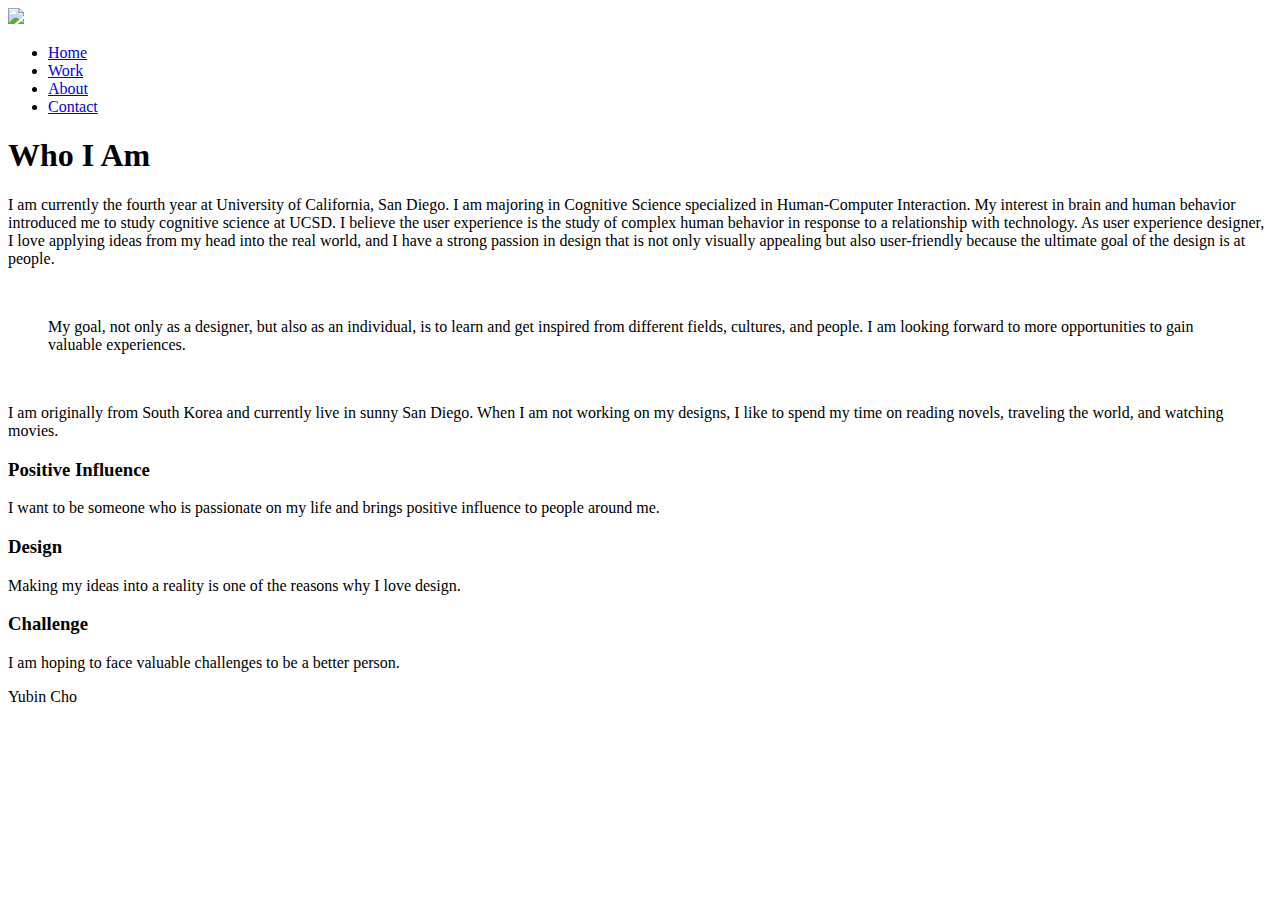
==== about.html @ 60e2d683 "Add files via upload" ====
<!DOCTYPE html>
<!--[if gt IE 8]><!--> <html class="no-js"> <!--<![endif]-->
	<head>
	<meta charset="utf-8">
	<meta http-equiv="X-UA-Compatible" content="IE=edge">
	<title>Yubin Cho - Who I Am</title>
	<meta name="viewport" content="width=device-width, initial-scale=1">
	<meta name="description" content="Free HTML5 Template by FREEHTML5.CO" />
	<meta name="keywords" content="free html5, free template, free bootstrap, html5, css3, mobile first, responsive" />
	<meta name="author" content="FREEHTML5.CO" />


	<!-- Place favicon.ico and apple-touch-icon.png in the root directory -->
	<link rel="shortcut icon" href="favicon.ico">

	<!--Fonts-->
	<link href="https://fonts.googleapis.com/css?family=Contrail+One" rel="stylesheet">
	<link href="https://fonts.googleapis.com/css?family=Source+Sans+Pro" rel="stylesheet">


	<!-- Icomoon Icon Fonts-->
	<link rel="stylesheet" href="css/icomoon.css">
	<!-- Bootstrap  -->
	<link rel="stylesheet" href="css/bootstrap.css">

	<link rel="stylesheet" href="css/style.css">

	</head>
	<body>
	<header>
		<div class="container text-center">
			<div class="navbar">
				<a class="logo" href="index.html">
   					<img src="images/logo.png"
         			onmouseover="this.src='images/logohover.png';"
         			onmouseout="this.src='images/logo.png';">
    				</img>
				</a>
			</div>
			<nav id="main-nav" role="navigation">
				<ul>
					<li><a href="index.html">Home</a></li>
					<li><a href="work.html">Work</a></li>
					<li><a href="services.html" class="active">About</a></li>
					<li><a href="contact.html">Contact</a></li>
				</ul>
			</nav>
		</div>
	</header>
	
	<div class="parallax" style="background-image: url(images/about.jpeg);" data-stellar-background-ratio="0.5">
		<div class="container">
			<div class="row">
				<div class="col-sm-12 text-center table">
					<div class="intro table-cell">
						<h1 class="text-center">Who I Am</h1>
					</div>
				</div>
			</div>
		</div>
	</div>

	<div class="container">
		<div class="about">
			<div class="intro-about">
				<p> I am currently the fourth year at University of California, San Diego. I am majoring in Cognitive Science specialized in Human-Computer Interaction. My interest in brain and human behavior introduced me to study cognitive science at UCSD. I believe the user experience is the study of complex human behavior in response to a relationship with technology.  As user experience designer, I love applying ideas from my head into the real world, and I have a strong passion in design that is not only visually appealing but also user-friendly because the ultimate goal of the design is at people. </p>
				<br>
				<blockquote>
				<p>My goal, not only as a designer, but also as an individual, is to learn and get inspired from different fields, cultures, and people. I am looking forward to more opportunities to gain valuable experiences. </p>
				</blockquote>
				<br>
				<p>I am originally from South Korea and currently live in sunny San Diego. When I am not working on my designs, I like to spend my time on reading novels, traveling the world, and watching movies.</p>
			</div>
			<!--three qualities-->
			<div class="row text-center">
				<div class="col-md-4">
					<div class="quality">
						<i class="icon-heart"></i>
						<h3>Positive Influence</h3>
						<p>I want to be someone who is passionate on my life and brings positive influence to people around me.</p>
					</div>
				</div>
				<div class="col-md-4">
					<div class="quality">
						<i class="icon-laptop"></i>
						<h3>Design</h3>
						<p>Making my ideas into a reality is one of the reasons why I love design.</p>
					</div>
				</div>
				<div class="col-md-4">
					<div class="quality">
						<i class="icon-flag"></i>
						<h3>Challenge</h3>
						<p>I am hoping to face valuable challenges to be a better person.</p>
					</div>
				</div>
			</div>
		</div>
	</div>

	<footer>
		<div id="footer">
			<div class="container">
				<div class="row">
					<div class="col-md-8 col-md-offset-2 text-center">
						<p>Yubin Cho</p>
						<p class="social-icons">
							<a href="https://www.linkedin.com/in/yubincho/"><i class="icon-linkedin-with-circle"></i></a>
						</p>
					</div>
				</div>
			</div>
		</div>
	</footer>


</body>
</html>
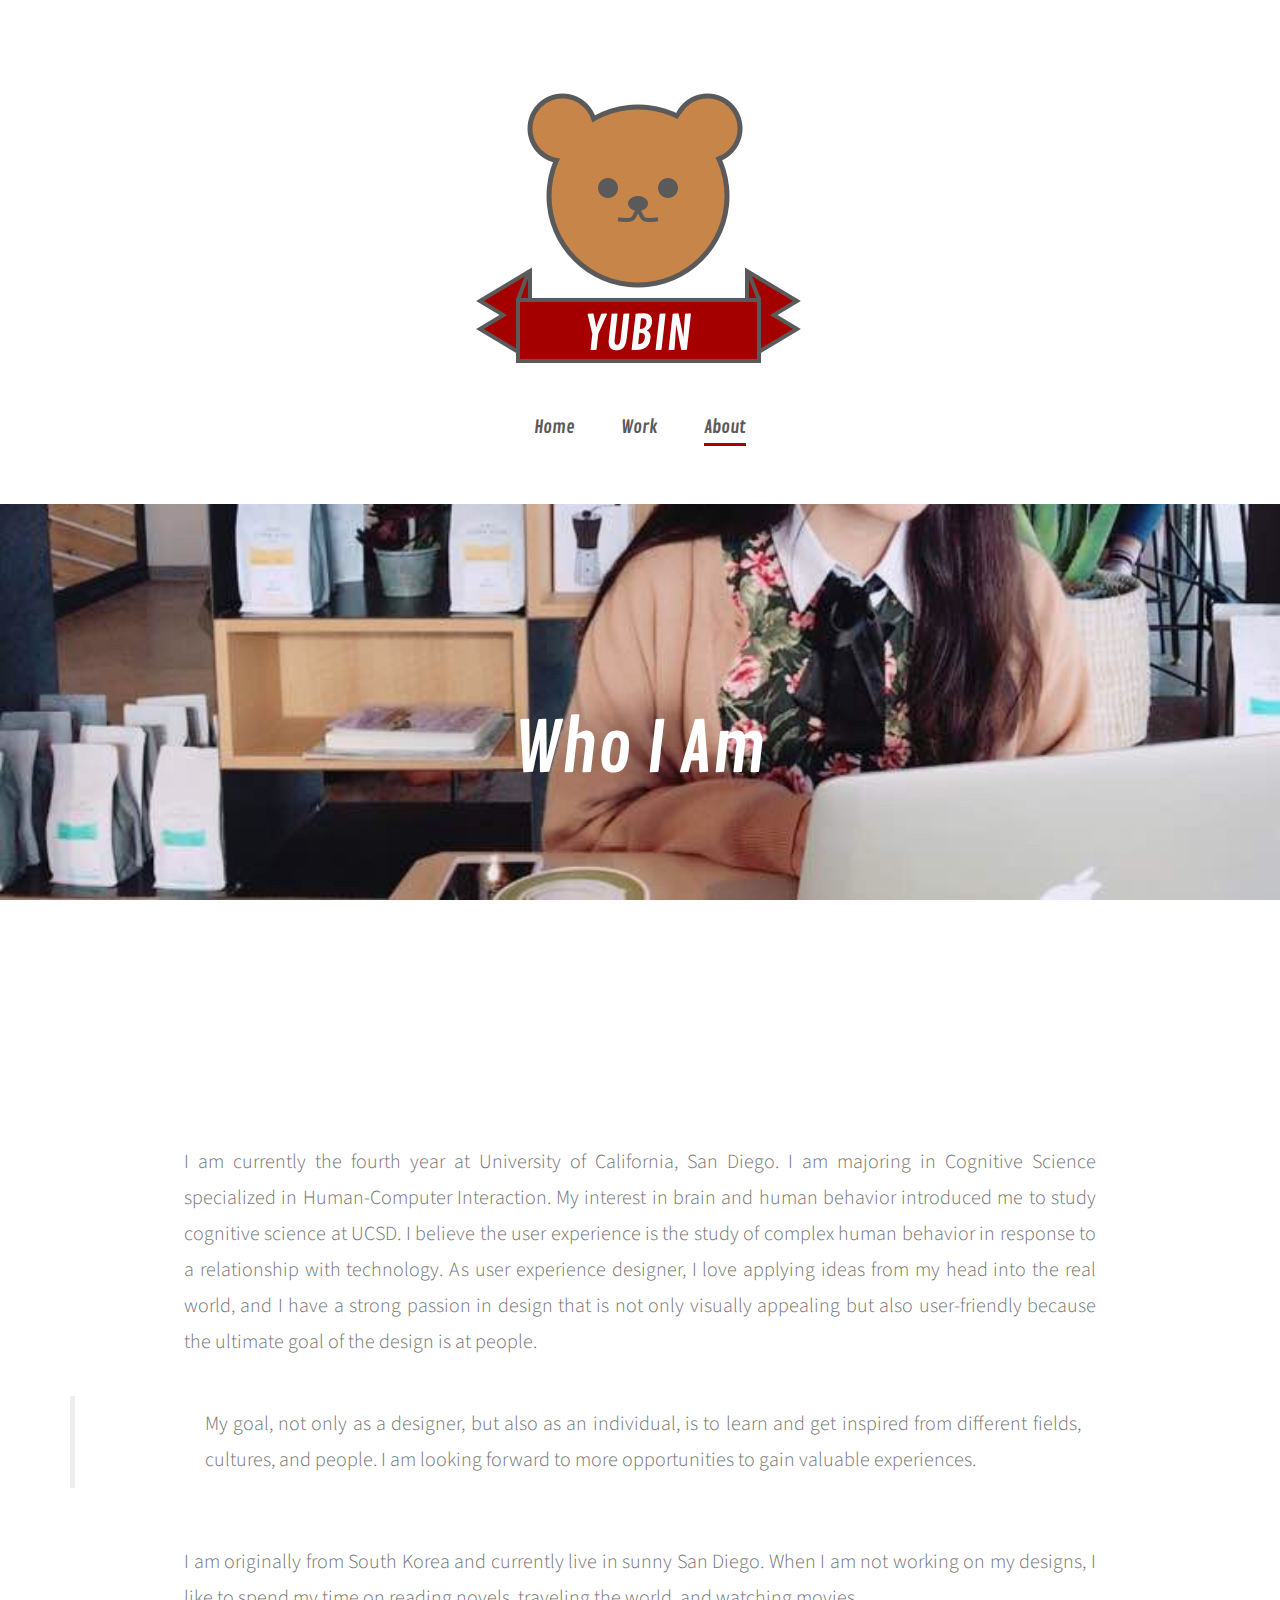
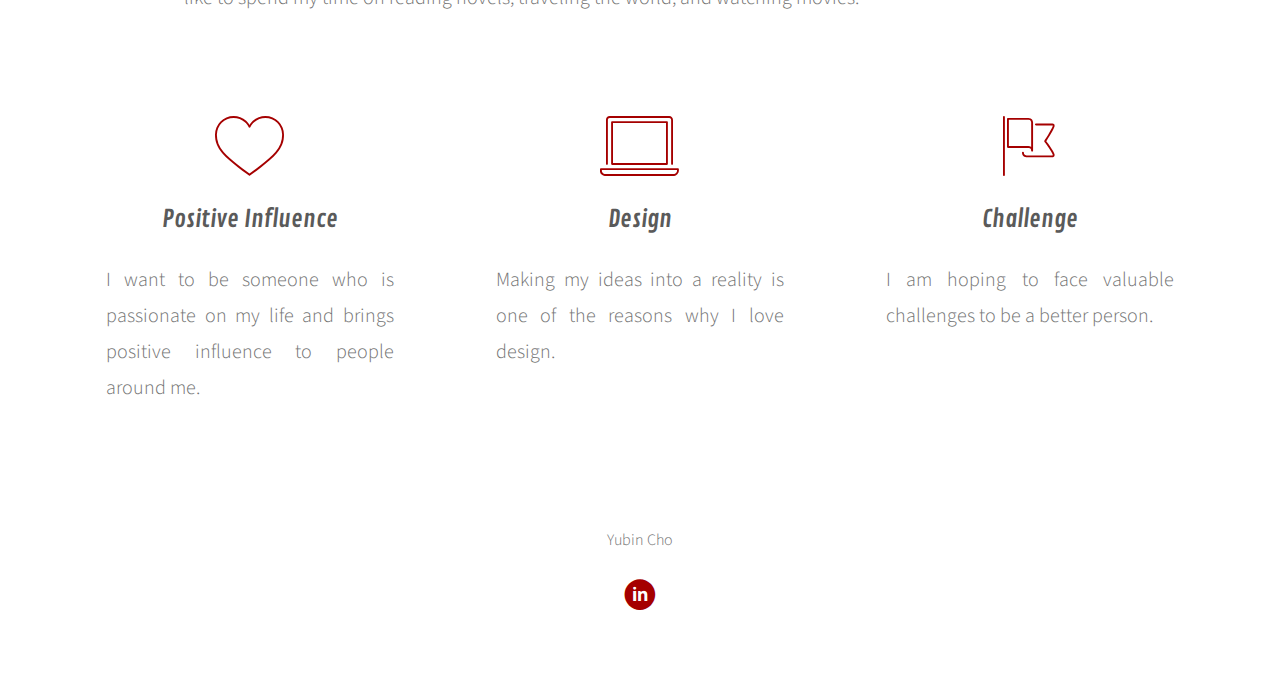
==== commit acb70b56: "Add files via upload" ====
--- a/about.html
+++ b/about.html
@@ -42,7 +42,6 @@
 					<li><a href="index.html">Home</a></li>
 					<li><a href="work.html">Work</a></li>
 					<li><a href="services.html" class="active">About</a></li>
-					<li><a href="contact.html">Contact</a></li>
 				</ul>
 			</nav>
 		</div>
--- a/css/icomoon.css
+++ b/css/icomoon.css
@@ -0,0 +1,3135 @@
+@font-face {
+    font-family: 'icomoon';
+    src:    url('fonts/icomoon.eot?1oniuf');
+    src:    url('fonts/icomoon.eot?1oniuf#iefix') format('embedded-opentype'),
+        url('fonts/icomoon.ttf?1oniuf') format('truetype'),
+        url('fonts/icomoon.woff?1oniuf') format('woff'),
+        url('fonts/icomoon.svg?1oniuf#icomoon') format('svg');
+    font-weight: normal;
+    font-style: normal;
+}
+
+[class^="icon-"], [class*=" icon-"] {
+    /* use !important to prevent issues with browser extensions that change fonts */
+    font-family: 'icomoon' !important;
+    speak: none;
+    font-style: normal;
+    font-weight: normal;
+    font-variant: normal;
+    text-transform: none;
+    line-height: 1;
+
+    /* Better Font Rendering =========== */
+    -webkit-font-smoothing: antialiased;
+    -moz-osx-font-smoothing: grayscale;
+}
+
+.icon-mobile:before {
+    content: "\e000";
+}
+.icon-laptop:before {
+    content: "\e001";
+}
+.icon-desktop:before {
+    content: "\e002";
+}
+.icon-tablet:before {
+    content: "\e003";
+}
+.icon-phone:before {
+    content: "\e004";
+}
+.icon-document:before {
+    content: "\e005";
+}
+.icon-documents:before {
+    content: "\e006";
+}
+.icon-search:before {
+    content: "\e007";
+}
+.icon-clipboard:before {
+    content: "\e008";
+}
+.icon-newspaper:before {
+    content: "\e009";
+}
+.icon-notebook:before {
+    content: "\e00a";
+}
+.icon-book-open:before {
+    content: "\e00b";
+}
+.icon-browser:before {
+    content: "\e00c";
+}
+.icon-calendar:before {
+    content: "\e00d";
+}
+.icon-presentation:before {
+    content: "\e00e";
+}
+.icon-picture:before {
+    content: "\e00f";
+}
+.icon-pictures:before {
+    content: "\e010";
+}
+.icon-video:before {
+    content: "\e011";
+}
+.icon-camera:before {
+    content: "\e012";
+}
+.icon-printer:before {
+    content: "\e013";
+}
+.icon-toolbox:before {
+    content: "\e014";
+}
+.icon-briefcase:before {
+    content: "\e015";
+}
+.icon-wallet:before {
+    content: "\e016";
+}
+.icon-gift:before {
+    content: "\e017";
+}
+.icon-bargraph:before {
+    content: "\e018";
+}
+.icon-grid:before {
+    content: "\e019";
+}
+.icon-expand:before {
+    content: "\e01a";
+}
+.icon-focus:before {
+    content: "\e01b";
+}
+.icon-edit:before {
+    content: "\e01c";
+}
+.icon-adjustments:before {
+    content: "\e01d";
+}
+.icon-ribbon:before {
+    content: "\e01e";
+}
+.icon-hourglass:before {
+    content: "\e01f";
+}
+.icon-lock:before {
+    content: "\e020";
+}
+.icon-megaphone:before {
+    content: "\e021";
+}
+.icon-shield:before {
+    content: "\e022";
+}
+.icon-trophy:before {
+    content: "\e023";
+}
+.icon-flag:before {
+    content: "\e024";
+}
+.icon-map:before {
+    content: "\e025";
+}
+.icon-puzzle:before {
+    content: "\e026";
+}
+.icon-basket:before {
+    content: "\e027";
+}
+.icon-envelope:before {
+    content: "\e028";
+}
+.icon-streetsign:before {
+    content: "\e029";
+}
+.icon-telescope:before {
+    content: "\e02a";
+}
+.icon-gears:before {
+    content: "\e02b";
+}
+.icon-key:before {
+    content: "\e02c";
+}
+.icon-paperclip:before {
+    content: "\e02d";
+}
+.icon-attachment:before {
+    content: "\e02e";
+}
+.icon-pricetags:before {
+    content: "\e02f";
+}
+.icon-lightbulb:before {
+    content: "\e030";
+}
+.icon-layers:before {
+    content: "\e031";
+}
+.icon-pencil:before {
+    content: "\e032";
+}
+.icon-tools:before {
+    content: "\e033";
+}
+.icon-tools-2:before {
+    content: "\e034";
+}
+.icon-scissors:before {
+    content: "\e035";
+}
+.icon-paintbrush:before {
+    content: "\e036";
+}
+.icon-magnifying-glass:before {
+    content: "\e037";
+}
+.icon-circle-compass:before {
+    content: "\e038";
+}
+.icon-linegraph:before {
+    content: "\e039";
+}
+.icon-mic:before {
+    content: "\e03a";
+}
+.icon-strategy:before {
+    content: "\e03b";
+}
+.icon-beaker:before {
+    content: "\e03c";
+}
+.icon-caution:before {
+    content: "\e03d";
+}
+.icon-recycle:before {
+    content: "\e03e";
+}
+.icon-anchor:before {
+    content: "\e03f";
+}
+.icon-profile-male:before {
+    content: "\e040";
+}
+.icon-profile-female:before {
+    content: "\e041";
+}
+.icon-bike:before {
+    content: "\e042";
+}
+.icon-wine:before {
+    content: "\e043";
+}
+.icon-hotairballoon:before {
+    content: "\e044";
+}
+.icon-globe:before {
+    content: "\e045";
+}
+.icon-genius:before {
+    content: "\e046";
+}
+.icon-map-pin:before {
+    content: "\e047";
+}
+.icon-dial:before {
+    content: "\e048";
+}
+.icon-chat:before {
+    content: "\e049";
+}
+.icon-heart:before {
+    content: "\e04a";
+}
+.icon-cloud:before {
+    content: "\e04b";
+}
+.icon-upload:before {
+    content: "\e04c";
+}
+.icon-download:before {
+    content: "\e04d";
+}
+.icon-target:before {
+    content: "\e04e";
+}
+.icon-hazardous:before {
+    content: "\e04f";
+}
+.icon-piechart:before {
+    content: "\e050";
+}
+.icon-speedometer:before {
+    content: "\e051";
+}
+.icon-global:before {
+    content: "\e052";
+}
+.icon-compass:before {
+    content: "\e053";
+}
+.icon-lifesaver:before {
+    content: "\e054";
+}
+.icon-clock:before {
+    content: "\e055";
+}
+.icon-aperture:before {
+    content: "\e056";
+}
+.icon-quote:before {
+    content: "\e057";
+}
+.icon-scope:before {
+    content: "\e058";
+}
+.icon-alarmclock:before {
+    content: "\e059";
+}
+.icon-refresh:before {
+    content: "\e05a";
+}
+.icon-happy:before {
+    content: "\e05b";
+}
+.icon-sad:before {
+    content: "\e05c";
+}
+.icon-facebook:before {
+    content: "\e05d";
+}
+.icon-twitter:before {
+    content: "\e05e";
+}
+.icon-googleplus:before {
+    content: "\e05f";
+}
+.icon-rss:before {
+    content: "\e060";
+}
+.icon-tumblr:before {
+    content: "\e061";
+}
+.icon-linkedin:before {
+    content: "\e062";
+}
+.icon-dribbble:before {
+    content: "\e063";
+}
+.icon-box2:before {
+    content: "\ea82";
+}
+.icon-write:before {
+    content: "\ea83";
+}
+.icon-clock2:before {
+    content: "\ea84";
+}
+.icon-reply2:before {
+    content: "\ea85";
+}
+.icon-reply-all2:before {
+    content: "\ea86";
+}
+.icon-forward2:before {
+    content: "\ea87";
+}
+.icon-flag2:before {
+    content: "\ea88";
+}
+.icon-search2:before {
+    content: "\ea89";
+}
+.icon-trash2:before {
+    content: "\ea8a";
+}
+.icon-envelope2:before {
+    content: "\ea8b";
+}
+.icon-bubble:before {
+    content: "\ea8c";
+}
+.icon-bubbles:before {
+    content: "\ea8d";
+}
+.icon-user2:before {
+    content: "\ea8e";
+}
+.icon-users2:before {
+    content: "\ea8f";
+}
+.icon-cloud2:before {
+    content: "\ea90";
+}
+.icon-download2:before {
+    content: "\ea91";
+}
+.icon-upload2:before {
+    content: "\ea92";
+}
+.icon-rain:before {
+    content: "\ea93";
+}
+.icon-sun:before {
+    content: "\ea94";
+}
+.icon-moon2:before {
+    content: "\ea95";
+}
+.icon-bell2:before {
+    content: "\ea96";
+}
+.icon-folder2:before {
+    content: "\ea97";
+}
+.icon-pin2:before {
+    content: "\ea98";
+}
+.icon-sound2:before {
+    content: "\ea99";
+}
+.icon-microphone:before {
+    content: "\ea9a";
+}
+.icon-camera2:before {
+    content: "\ea9b";
+}
+.icon-image2:before {
+    content: "\ea9c";
+}
+.icon-cog2:before {
+    content: "\ea9d";
+}
+.icon-calendar2:before {
+    content: "\ea9e";
+}
+.icon-book2:before {
+    content: "\ea9f";
+}
+.icon-map-marker:before {
+    content: "\eaa0";
+}
+.icon-store:before {
+    content: "\eaa1";
+}
+.icon-support:before {
+    content: "\eaa2";
+}
+.icon-tag2:before {
+    content: "\eaa3";
+}
+.icon-heart2:before {
+    content: "\eaa4";
+}
+.icon-video-camera:before {
+    content: "\eaa5";
+}
+.icon-trophy2:before {
+    content: "\eaa6";
+}
+.icon-cart:before {
+    content: "\eaa7";
+}
+.icon-eye2:before {
+    content: "\eaa8";
+}
+.icon-cancel:before {
+    content: "\eaa9";
+}
+.icon-chart:before {
+    content: "\eaaa";
+}
+.icon-target2:before {
+    content: "\eaab";
+}
+.icon-printer2:before {
+    content: "\eaac";
+}
+.icon-location2:before {
+    content: "\eaad";
+}
+.icon-bookmark2:before {
+    content: "\eaae";
+}
+.icon-monitor:before {
+    content: "\eaaf";
+}
+.icon-cross2:before {
+    content: "\eab0";
+}
+.icon-plus2:before {
+    content: "\eab1";
+}
+.icon-left:before {
+    content: "\eab2";
+}
+.icon-up:before {
+    content: "\eab3";
+}
+.icon-browser2:before {
+    content: "\eab4";
+}
+.icon-windows:before {
+    content: "\eab5";
+}
+.icon-switch2:before {
+    content: "\eab6";
+}
+.icon-dashboard:before {
+    content: "\eab7";
+}
+.icon-play:before {
+    content: "\eab8";
+}
+.icon-fast-forward:before {
+    content: "\eab9";
+}
+.icon-next:before {
+    content: "\eaba";
+}
+.icon-refresh2:before {
+    content: "\eabb";
+}
+.icon-film:before {
+    content: "\eabc";
+}
+.icon-home2:before {
+    content: "\eabd";
+}
+.icon-add-to-list:before {
+    content: "\e901";
+}
+.icon-classic-computer:before {
+    content: "\e902";
+}
+.icon-controller-fast-backward:before {
+    content: "\e903";
+}
+.icon-creative-commons-attribution:before {
+    content: "\e904";
+}
+.icon-creative-commons-noderivs:before {
+    content: "\e905";
+}
+.icon-creative-commons-noncommercial-eu:before {
+    content: "\e906";
+}
+.icon-creative-commons-noncommercial-us:before {
+    content: "\e907";
+}
+.icon-creative-commons-public-domain:before {
+    content: "\e908";
+}
+.icon-creative-commons-remix:before {
+    content: "\e909";
+}
+.icon-creative-commons-share:before {
+    content: "\e90a";
+}
+.icon-creative-commons-sharealike:before {
+    content: "\e90b";
+}
+.icon-creative-commons:before {
+    content: "\e90c";
+}
+.icon-document-landscape:before {
+    content: "\e90d";
+}
+.icon-remove-user:before {
+    content: "\e90e";
+}
+.icon-warning:before {
+    content: "\e90f";
+}
+.icon-arrow-bold-down:before {
+    content: "\e910";
+}
+.icon-arrow-bold-left:before {
+    content: "\e911";
+}
+.icon-arrow-bold-right:before {
+    content: "\e912";
+}
+.icon-arrow-bold-up:before {
+    content: "\e913";
+}
+.icon-arrow-down:before {
+    content: "\e914";
+}
+.icon-arrow-left:before {
+    content: "\e915";
+}
+.icon-arrow-long-down:before {
+    content: "\e916";
+}
+.icon-arrow-long-left:before {
+    content: "\e917";
+}
+.icon-arrow-long-right:before {
+    content: "\e918";
+}
+.icon-arrow-long-up:before {
+    content: "\e919";
+}
+.icon-arrow-right:before {
+    content: "\e91a";
+}
+.icon-arrow-up:before {
+    content: "\e91b";
+}
+.icon-arrow-with-circle-down:before {
+    content: "\e91c";
+}
+.icon-arrow-with-circle-left:before {
+    content: "\e91d";
+}
+.icon-arrow-with-circle-right:before {
+    content: "\e91e";
+}
+.icon-arrow-with-circle-up:before {
+    content: "\e91f";
+}
+.icon-bookmark:before {
+    content: "\e920";
+}
+.icon-bookmarks:before {
+    content: "\e921";
+}
+.icon-chevron-down:before {
+    content: "\e922";
+}
+.icon-chevron-left:before {
+    content: "\e923";
+}
+.icon-chevron-right:before {
+    content: "\e924";
+}
+.icon-chevron-small-down:before {
+    content: "\e925";
+}
+.icon-chevron-small-left:before {
+    content: "\e926";
+}
+.icon-chevron-small-right:before {
+    content: "\e927";
+}
+.icon-chevron-small-up:before {
+    content: "\e928";
+}
+.icon-chevron-thin-down:before {
+    content: "\e929";
+}
+.icon-chevron-thin-left:before {
+    content: "\e92a";
+}
+.icon-chevron-thin-right:before {
+    content: "\e92b";
+}
+.icon-chevron-thin-up:before {
+    content: "\e92c";
+}
+.icon-chevron-up:before {
+    content: "\e92d";
+}
+.icon-chevron-with-circle-down:before {
+    content: "\e92e";
+}
+.icon-chevron-with-circle-left:before {
+    content: "\e92f";
+}
+.icon-chevron-with-circle-right:before {
+    content: "\e930";
+}
+.icon-chevron-with-circle-up:before {
+    content: "\e931";
+}
+.icon-cloud3:before {
+    content: "\e932";
+}
+.icon-controller-fast-forward:before {
+    content: "\e933";
+}
+.icon-controller-jump-to-start:before {
+    content: "\e934";
+}
+.icon-controller-next:before {
+    content: "\e935";
+}
+.icon-controller-paus:before {
+    content: "\e936";
+}
+.icon-controller-play:before {
+    content: "\e937";
+}
+.icon-controller-record:before {
+    content: "\e938";
+}
+.icon-controller-stop:before {
+    content: "\e939";
+}
+.icon-controller-volume:before {
+    content: "\e93a";
+}
+.icon-dot-single:before {
+    content: "\e93b";
+}
+.icon-dots-three-horizontal:before {
+    content: "\e93c";
+}
+.icon-dots-three-vertical:before {
+    content: "\e93d";
+}
+.icon-dots-two-horizontal:before {
+    content: "\e93e";
+}
+.icon-dots-two-vertical:before {
+    content: "\e93f";
+}
+.icon-download3:before {
+    content: "\e940";
+}
+.icon-emoji-flirt:before {
+    content: "\e941";
+}
+.icon-flow-branch:before {
+    content: "\e942";
+}
+.icon-flow-cascade:before {
+    content: "\e943";
+}
+.icon-flow-line:before {
+    content: "\e944";
+}
+.icon-flow-parallel:before {
+    content: "\e945";
+}
+.icon-flow-tree:before {
+    content: "\e946";
+}
+.icon-install:before {
+    content: "\e947";
+}
+.icon-layers2:before {
+    content: "\e948";
+}
+.icon-open-book:before {
+    content: "\e949";
+}
+.icon-resize-100:before {
+    content: "\e94a";
+}
+.icon-resize-full-screen:before {
+    content: "\e94b";
+}
+.icon-save:before {
+    content: "\e94c";
+}
+.icon-select-arrows:before {
+    content: "\e94d";
+}
+.icon-sound-mute:before {
+    content: "\e94e";
+}
+.icon-sound:before {
+    content: "\e94f";
+}
+.icon-trash:before {
+    content: "\e950";
+}
+.icon-triangle-down:before {
+    content: "\e951";
+}
+.icon-triangle-left:before {
+    content: "\e952";
+}
+.icon-triangle-right:before {
+    content: "\e953";
+}
+.icon-triangle-up:before {
+    content: "\e954";
+}
+.icon-uninstall:before {
+    content: "\e955";
+}
+.icon-upload-to-cloud:before {
+    content: "\e956";
+}
+.icon-upload3:before {
+    content: "\e957";
+}
+.icon-add-user:before {
+    content: "\e958";
+}
+.icon-address:before {
+    content: "\e959";
+}
+.icon-adjust:before {
+    content: "\e95a";
+}
+.icon-air:before {
+    content: "\e95b";
+}
+.icon-aircraft-landing:before {
+    content: "\e95c";
+}
+.icon-aircraft-take-off:before {
+    content: "\e95d";
+}
+.icon-aircraft:before {
+    content: "\e95e";
+}
+.icon-align-bottom:before {
+    content: "\e95f";
+}
+.icon-align-horizontal-middle:before {
+    content: "\e960";
+}
+.icon-align-left:before {
+    content: "\e961";
+}
+.icon-align-right:before {
+    content: "\e962";
+}
+.icon-align-top:before {
+    content: "\e963";
+}
+.icon-align-vertical-middle:before {
+    content: "\e964";
+}
+.icon-archive:before {
+    content: "\e965";
+}
+.icon-area-graph:before {
+    content: "\e966";
+}
+.icon-attachment2:before {
+    content: "\e967";
+}
+.icon-awareness-ribbon:before {
+    content: "\e968";
+}
+.icon-back-in-time:before {
+    content: "\e969";
+}
+.icon-back:before {
+    content: "\e96a";
+}
+.icon-bar-graph:before {
+    content: "\e96b";
+}
+.icon-battery:before {
+    content: "\e96c";
+}
+.icon-beamed-note:before {
+    content: "\e96d";
+}
+.icon-bell:before {
+    content: "\e96e";
+}
+.icon-blackboard:before {
+    content: "\e96f";
+}
+.icon-block:before {
+    content: "\e970";
+}
+.icon-book:before {
+    content: "\e971";
+}
+.icon-bowl:before {
+    content: "\e972";
+}
+.icon-box:before {
+    content: "\e973";
+}
+.icon-briefcase2:before {
+    content: "\e974";
+}
+.icon-browser3:before {
+    content: "\e975";
+}
+.icon-brush:before {
+    content: "\e976";
+}
+.icon-bucket:before {
+    content: "\e977";
+}
+.icon-cake:before {
+    content: "\e978";
+}
+.icon-calculator:before {
+    content: "\e979";
+}
+.icon-calendar3:before {
+    content: "\e97a";
+}
+.icon-camera3:before {
+    content: "\e97b";
+}
+.icon-ccw:before {
+    content: "\e97c";
+}
+.icon-chat2:before {
+    content: "\e97d";
+}
+.icon-check:before {
+    content: "\e97e";
+}
+.icon-circle-with-cross:before {
+    content: "\e97f";
+}
+.icon-circle-with-minus:before {
+    content: "\e980";
+}
+.icon-circle-with-plus:before {
+    content: "\e981";
+}
+.icon-circle:before {
+    content: "\e982";
+}
+.icon-circular-graph:before {
+    content: "\e983";
+}
+.icon-clapperboard:before {
+    content: "\e984";
+}
+.icon-clipboard2:before {
+    content: "\e985";
+}
+.icon-clock3:before {
+    content: "\e986";
+}
+.icon-code:before {
+    content: "\e987";
+}
+.icon-cog:before {
+    content: "\e988";
+}
+.icon-colours:before {
+    content: "\e989";
+}
+.icon-compass2:before {
+    content: "\e98a";
+}
+.icon-copy:before {
+    content: "\e98b";
+}
+.icon-credit-card:before {
+    content: "\e98c";
+}
+.icon-credit:before {
+    content: "\e98d";
+}
+.icon-cross:before {
+    content: "\e98e";
+}
+.icon-cup:before {
+    content: "\e98f";
+}
+.icon-cw:before {
+    content: "\e990";
+}
+.icon-cycle:before {
+    content: "\e991";
+}
+.icon-database:before {
+    content: "\e992";
+}
+.icon-dial-pad:before {
+    content: "\e993";
+}
+.icon-direction:before {
+    content: "\e994";
+}
+.icon-document2:before {
+    content: "\e995";
+}
+.icon-documents2:before {
+    content: "\e996";
+}
+.icon-drink:before {
+    content: "\e997";
+}
+.icon-drive:before {
+    content: "\e998";
+}
+.icon-drop:before {
+    content: "\e999";
+}
+.icon-edit2:before {
+    content: "\e99a";
+}
+.icon-email:before {
+    content: "\e99b";
+}
+.icon-emoji-happy:before {
+    content: "\e99c";
+}
+.icon-emoji-neutral:before {
+    content: "\e99d";
+}
+.icon-emoji-sad:before {
+    content: "\e99e";
+}
+.icon-erase:before {
+    content: "\e99f";
+}
+.icon-eraser:before {
+    content: "\e9a0";
+}
+.icon-export:before {
+    content: "\e9a1";
+}
+.icon-eye:before {
+    content: "\e9a2";
+}
+.icon-feather:before {
+    content: "\e9a3";
+}
+.icon-flag3:before {
+    content: "\e9a4";
+}
+.icon-flash:before {
+    content: "\e9a5";
+}
+.icon-flashlight:before {
+    content: "\e9a6";
+}
+.icon-flat-brush:before {
+    content: "\e9a7";
+}
+.icon-folder-images:before {
+    content: "\e9a8";
+}
+.icon-folder-music:before {
+    content: "\e9a9";
+}
+.icon-folder-video:before {
+    content: "\e9aa";
+}
+.icon-folder:before {
+    content: "\e9ab";
+}
+.icon-forward:before {
+    content: "\e9ac";
+}
+.icon-funnel:before {
+    content: "\e9ad";
+}
+.icon-game-controller:before {
+    content: "\e9ae";
+}
+.icon-gauge:before {
+    content: "\e9af";
+}
+.icon-globe2:before {
+    content: "\e9b0";
+}
+.icon-graduation-cap:before {
+    content: "\e9b1";
+}
+.icon-grid2:before {
+    content: "\e9b2";
+}
+.icon-hair-cross:before {
+    content: "\e9b3";
+}
+.icon-hand:before {
+    content: "\e9b4";
+}
+.icon-heart-outlined:before {
+    content: "\e9b5";
+}
+.icon-heart3:before {
+    content: "\e9b6";
+}
+.icon-help-with-circle:before {
+    content: "\e9b7";
+}
+.icon-help:before {
+    content: "\e9b8";
+}
+.icon-home:before {
+    content: "\e9b9";
+}
+.icon-hour-glass:before {
+    content: "\e9ba";
+}
+.icon-image-inverted:before {
+    content: "\e9bb";
+}
+.icon-image:before {
+    content: "\e9bc";
+}
+.icon-images:before {
+    content: "\e9bd";
+}
+.icon-inbox:before {
+    content: "\e9be";
+}
+.icon-infinity:before {
+    content: "\e9bf";
+}
+.icon-info-with-circle:before {
+    content: "\e9c0";
+}
+.icon-info:before {
+    content: "\e9c1";
+}
+.icon-key2:before {
+    content: "\e9c2";
+}
+.icon-keyboard:before {
+    content: "\e9c3";
+}
+.icon-lab-flask:before {
+    content: "\e9c4";
+}
+.icon-landline:before {
+    content: "\e9c5";
+}
+.icon-language:before {
+    content: "\e9c6";
+}
+.icon-laptop2:before {
+    content: "\e9c7";
+}
+.icon-leaf:before {
+    content: "\e9c8";
+}
+.icon-level-down:before {
+    content: "\e9c9";
+}
+.icon-level-up:before {
+    content: "\e9ca";
+}
+.icon-lifebuoy:before {
+    content: "\e9cb";
+}
+.icon-light-bulb:before {
+    content: "\e9cc";
+}
+.icon-light-down:before {
+    content: "\e9cd";
+}
+.icon-light-up:before {
+    content: "\e9ce";
+}
+.icon-line-graph:before {
+    content: "\e9cf";
+}
+.icon-link:before {
+    content: "\e9d0";
+}
+.icon-list:before {
+    content: "\e9d1";
+}
+.icon-location-pin:before {
+    content: "\e9d2";
+}
+.icon-location:before {
+    content: "\e9d3";
+}
+.icon-lock-open:before {
+    content: "\e9d4";
+}
+.icon-lock2:before {
+    content: "\e9d5";
+}
+.icon-log-out:before {
+    content: "\e9d6";
+}
+.icon-login:before {
+    content: "\e9d7";
+}
+.icon-loop:before {
+    content: "\e9d8";
+}
+.icon-magnet:before {
+    content: "\e9d9";
+}
+.icon-magnifying-glass2:before {
+    content: "\e9da";
+}
+.icon-mail:before {
+    content: "\e9db";
+}
+.icon-man:before {
+    content: "\e9dc";
+}
+.icon-map2:before {
+    content: "\e9dd";
+}
+.icon-mask:before {
+    content: "\e9de";
+}
+.icon-medal:before {
+    content: "\e9df";
+}
+.icon-megaphone2:before {
+    content: "\e9e0";
+}
+.icon-menu:before {
+    content: "\e9e1";
+}
+.icon-message:before {
+    content: "\e9e2";
+}
+.icon-mic2:before {
+    content: "\e9e3";
+}
+.icon-minus:before {
+    content: "\e9e4";
+}
+.icon-mobile2:before {
+    content: "\e9e5";
+}
+.icon-modern-mic:before {
+    content: "\e9e6";
+}
+.icon-moon:before {
+    content: "\e9e7";
+}
+.icon-mouse:before {
+    content: "\e9e8";
+}
+.icon-music:before {
+    content: "\e9e9";
+}
+.icon-network:before {
+    content: "\e9ea";
+}
+.icon-new-message:before {
+    content: "\e9eb";
+}
+.icon-new:before {
+    content: "\e9ec";
+}
+.icon-news:before {
+    content: "\e9ed";
+}
+.icon-note:before {
+    content: "\e9ee";
+}
+.icon-notification:before {
+    content: "\e9ef";
+}
+.icon-old-mobile:before {
+    content: "\e9f0";
+}
+.icon-old-phone:before {
+    content: "\e9f1";
+}
+.icon-palette:before {
+    content: "\e9f2";
+}
+.icon-paper-plane:before {
+    content: "\e9f3";
+}
+.icon-pencil2:before {
+    content: "\e9f4";
+}
+.icon-phone2:before {
+    content: "\e9f5";
+}
+.icon-pie-chart:before {
+    content: "\e9f6";
+}
+.icon-pin:before {
+    content: "\e9f7";
+}
+.icon-plus:before {
+    content: "\e9f8";
+}
+.icon-popup:before {
+    content: "\e9f9";
+}
+.icon-power-plug:before {
+    content: "\e9fa";
+}
+.icon-price-ribbon:before {
+    content: "\e9fb";
+}
+.icon-price-tag:before {
+    content: "\e9fc";
+}
+.icon-print:before {
+    content: "\e9fd";
+}
+.icon-progress-empty:before {
+    content: "\e9fe";
+}
+.icon-progress-full:before {
+    content: "\e9ff";
+}
+.icon-progress-one:before {
+    content: "\ea00";
+}
+.icon-progress-two:before {
+    content: "\ea01";
+}
+.icon-publish:before {
+    content: "\ea02";
+}
+.icon-quote2:before {
+    content: "\ea03";
+}
+.icon-radio:before {
+    content: "\ea04";
+}
+.icon-reply-all:before {
+    content: "\ea05";
+}
+.icon-reply:before {
+    content: "\ea06";
+}
+.icon-retweet:before {
+    content: "\ea07";
+}
+.icon-rocket:before {
+    content: "\ea08";
+}
+.icon-round-brush:before {
+    content: "\ea09";
+}
+.icon-rss2:before {
+    content: "\ea0a";
+}
+.icon-ruler:before {
+    content: "\ea0b";
+}
+.icon-scissors2:before {
+    content: "\ea0c";
+}
+.icon-share-alternitive:before {
+    content: "\ea0d";
+}
+.icon-share:before {
+    content: "\ea0e";
+}
+.icon-shareable:before {
+    content: "\ea0f";
+}
+.icon-shield2:before {
+    content: "\ea10";
+}
+.icon-shop:before {
+    content: "\ea11";
+}
+.icon-shopping-bag:before {
+    content: "\ea12";
+}
+.icon-shopping-basket:before {
+    content: "\ea13";
+}
+.icon-shopping-cart:before {
+    content: "\ea14";
+}
+.icon-shuffle:before {
+    content: "\ea15";
+}
+.icon-signal:before {
+    content: "\ea16";
+}
+.icon-sound-mix:before {
+    content: "\ea17";
+}
+.icon-sports-club:before {
+    content: "\ea18";
+}
+.icon-spreadsheet:before {
+    content: "\ea19";
+}
+.icon-squared-cross:before {
+    content: "\ea1a";
+}
+.icon-squared-minus:before {
+    content: "\ea1b";
+}
+.icon-squared-plus:before {
+    content: "\ea1c";
+}
+.icon-star-outlined:before {
+    content: "\ea1d";
+}
+.icon-star:before {
+    content: "\ea1e";
+}
+.icon-stopwatch:before {
+    content: "\ea1f";
+}
+.icon-suitcase:before {
+    content: "\ea20";
+}
+.icon-swap:before {
+    content: "\ea21";
+}
+.icon-sweden:before {
+    content: "\ea22";
+}
+.icon-switch:before {
+    content: "\ea23";
+}
+.icon-tablet2:before {
+    content: "\ea24";
+}
+.icon-tag:before {
+    content: "\ea25";
+}
+.icon-text-document-inverted:before {
+    content: "\ea26";
+}
+.icon-text-document:before {
+    content: "\ea27";
+}
+.icon-text:before {
+    content: "\ea28";
+}
+.icon-thermometer:before {
+    content: "\ea29";
+}
+.icon-thumbs-down:before {
+    content: "\ea2a";
+}
+.icon-thumbs-up:before {
+    content: "\ea2b";
+}
+.icon-thunder-cloud:before {
+    content: "\ea2c";
+}
+.icon-ticket:before {
+    content: "\ea2d";
+}
+.icon-time-slot:before {
+    content: "\ea2e";
+}
+.icon-tools2:before {
+    content: "\ea2f";
+}
+.icon-traffic-cone:before {
+    content: "\ea30";
+}
+.icon-tree:before {
+    content: "\ea31";
+}
+.icon-trophy3:before {
+    content: "\ea32";
+}
+.icon-tv:before {
+    content: "\ea33";
+}
+.icon-typing:before {
+    content: "\ea34";
+}
+.icon-unread:before {
+    content: "\ea35";
+}
+.icon-untag:before {
+    content: "\ea36";
+}
+.icon-user:before {
+    content: "\ea37";
+}
+.icon-users:before {
+    content: "\ea38";
+}
+.icon-v-card:before {
+    content: "\ea39";
+}
+.icon-video2:before {
+    content: "\ea3a";
+}
+.icon-vinyl:before {
+    content: "\ea3b";
+}
+.icon-voicemail:before {
+    content: "\ea3c";
+}
+.icon-wallet2:before {
+    content: "\ea3d";
+}
+.icon-water:before {
+    content: "\ea3e";
+}
+.icon-500px-with-circle:before {
+    content: "\ea3f";
+}
+.icon-500px:before {
+    content: "\ea40";
+}
+.icon-basecamp:before {
+    content: "\ea41";
+}
+.icon-behance:before {
+    content: "\ea42";
+}
+.icon-creative-cloud:before {
+    content: "\ea43";
+}
+.icon-dropbox:before {
+    content: "\ea44";
+}
+.icon-evernote:before {
+    content: "\ea45";
+}
+.icon-flattr:before {
+    content: "\ea46";
+}
+.icon-foursquare:before {
+    content: "\ea47";
+}
+.icon-google-drive:before {
+    content: "\ea48";
+}
+.icon-google-hangouts:before {
+    content: "\ea49";
+}
+.icon-grooveshark:before {
+    content: "\ea4a";
+}
+.icon-icloud:before {
+    content: "\ea4b";
+}
+.icon-mixi:before {
+    content: "\ea4c";
+}
+.icon-onedrive:before {
+    content: "\ea4d";
+}
+.icon-paypal:before {
+    content: "\ea4e";
+}
+.icon-picasa:before {
+    content: "\ea4f";
+}
+.icon-qq:before {
+    content: "\ea50";
+}
+.icon-rdio-with-circle:before {
+    content: "\ea51";
+}
+.icon-renren:before {
+    content: "\ea52";
+}
+.icon-scribd:before {
+    content: "\ea53";
+}
+.icon-sina-weibo:before {
+    content: "\ea54";
+}
+.icon-skype-with-circle:before {
+    content: "\ea55";
+}
+.icon-skype:before {
+    content: "\ea56";
+}
+.icon-slideshare:before {
+    content: "\ea57";
+}
+.icon-smashing:before {
+    content: "\ea58";
+}
+.icon-soundcloud:before {
+    content: "\ea59";
+}
+.icon-spotify-with-circle:before {
+    content: "\ea5a";
+}
+.icon-spotify:before {
+    content: "\ea5b";
+}
+.icon-swarm:before {
+    content: "\ea5c";
+}
+.icon-vine-with-circle:before {
+    content: "\ea5d";
+}
+.icon-vine:before {
+    content: "\ea5e";
+}
+.icon-vk-alternitive:before {
+    content: "\ea5f";
+}
+.icon-vk-with-circle:before {
+    content: "\ea60";
+}
+.icon-vk:before {
+    content: "\ea61";
+}
+.icon-xing-with-circle:before {
+    content: "\ea62";
+}
+.icon-xing:before {
+    content: "\ea63";
+}
+.icon-yelp:before {
+    content: "\ea64";
+}
+.icon-dribbble-with-circle:before {
+    content: "\ea65";
+}
+.icon-dribbble2:before {
+    content: "\ea66";
+}
+.icon-facebook-with-circle:before {
+    content: "\ea67";
+}
+.icon-facebook2:before {
+    content: "\ea68";
+}
+.icon-flickr-with-circle:before {
+    content: "\ea69";
+}
+.icon-flickr:before {
+    content: "\ea6a";
+}
+.icon-github-with-circle:before {
+    content: "\ea6b";
+}
+.icon-github:before {
+    content: "\ea6c";
+}
+.icon-google-with-circle:before {
+    content: "\ea6d";
+}
+.icon-google:before {
+    content: "\ea6e";
+}
+.icon-instagram-with-circle:before {
+    content: "\ea6f";
+}
+.icon-instagram:before {
+    content: "\ea70";
+}
+.icon-lastfm-with-circle:before {
+    content: "\ea71";
+}
+.icon-lastfm:before {
+    content: "\ea72";
+}
+.icon-linkedin-with-circle:before {
+    content: "\ea73";
+}
+.icon-linkedin2:before {
+    content: "\ea74";
+}
+.icon-pinterest-with-circle:before {
+    content: "\ea75";
+}
+.icon-pinterest:before {
+    content: "\ea76";
+}
+.icon-rdio:before {
+    content: "\ea77";
+}
+.icon-stumbleupon-with-circle:before {
+    content: "\ea78";
+}
+.icon-stumbleupon:before {
+    content: "\ea79";
+}
+.icon-tumblr-with-circle:before {
+    content: "\ea7a";
+}
+.icon-tumblr2:before {
+    content: "\ea7b";
+}
+.icon-twitter-with-circle:before {
+    content: "\ea7c";
+}
+.icon-twitter2:before {
+    content: "\ea7d";
+}
+.icon-vimeo-with-circle:before {
+    content: "\ea7e";
+}
+.icon-vimeo:before {
+    content: "\ea7f";
+}
+.icon-youtube-with-circle:before {
+    content: "\ea80";
+}
+.icon-youtube:before {
+    content: "\ea81";
+}
+.icon-home3:before {
+    content: "\eabe";
+}
+.icon-home22:before {
+    content: "\eabf";
+}
+.icon-home32:before {
+    content: "\eac0";
+}
+.icon-office:before {
+    content: "\eac1";
+}
+.icon-newspaper2:before {
+    content: "\eac2";
+}
+.icon-pencil3:before {
+    content: "\eac3";
+}
+.icon-pencil22:before {
+    content: "\eac4";
+}
+.icon-quill:before {
+    content: "\eac5";
+}
+.icon-pen:before {
+    content: "\eac6";
+}
+.icon-blog:before {
+    content: "\eac7";
+}
+.icon-eyedropper:before {
+    content: "\eac8";
+}
+.icon-droplet:before {
+    content: "\eac9";
+}
+.icon-paint-format:before {
+    content: "\eaca";
+}
+.icon-image3:before {
+    content: "\eacb";
+}
+.icon-images2:before {
+    content: "\eacc";
+}
+.icon-camera4:before {
+    content: "\eacd";
+}
+.icon-headphones:before {
+    content: "\eace";
+}
+.icon-music2:before {
+    content: "\eacf";
+}
+.icon-play2:before {
+    content: "\ead0";
+}
+.icon-film2:before {
+    content: "\ead1";
+}
+.icon-video-camera2:before {
+    content: "\ead2";
+}
+.icon-dice:before {
+    content: "\ead3";
+}
+.icon-pacman:before {
+    content: "\ead4";
+}
+.icon-spades:before {
+    content: "\ead5";
+}
+.icon-clubs:before {
+    content: "\ead6";
+}
+.icon-diamonds:before {
+    content: "\ead7";
+}
+.icon-bullhorn:before {
+    content: "\ead8";
+}
+.icon-connection:before {
+    content: "\ead9";
+}
+.icon-podcast:before {
+    content: "\eada";
+}
+.icon-feed:before {
+    content: "\eadb";
+}
+.icon-mic3:before {
+    content: "\eadc";
+}
+.icon-book3:before {
+    content: "\eadd";
+}
+.icon-books:before {
+    content: "\eade";
+}
+.icon-library:before {
+    content: "\eadf";
+}
+.icon-file-text:before {
+    content: "\eae0";
+}
+.icon-profile:before {
+    content: "\eae1";
+}
+.icon-file-empty:before {
+    content: "\eae2";
+}
+.icon-files-empty:before {
+    content: "\eae3";
+}
+.icon-file-text2:before {
+    content: "\eae4";
+}
+.icon-file-picture:before {
+    content: "\eae5";
+}
+.icon-file-music:before {
+    content: "\eae6";
+}
+.icon-file-play:before {
+    content: "\eae7";
+}
+.icon-file-video:before {
+    content: "\eae8";
+}
+.icon-file-zip:before {
+    content: "\eae9";
+}
+.icon-copy2:before {
+    content: "\eaea";
+}
+.icon-paste:before {
+    content: "\eaeb";
+}
+.icon-stack:before {
+    content: "\eaec";
+}
+.icon-folder3:before {
+    content: "\eaed";
+}
+.icon-folder-open:before {
+    content: "\eaee";
+}
+.icon-folder-plus:before {
+    content: "\eaef";
+}
+.icon-folder-minus:before {
+    content: "\eaf0";
+}
+.icon-folder-download:before {
+    content: "\eaf1";
+}
+.icon-folder-upload:before {
+    content: "\eaf2";
+}
+.icon-price-tag2:before {
+    content: "\eaf3";
+}
+.icon-price-tags:before {
+    content: "\eaf4";
+}
+.icon-barcode:before {
+    content: "\eaf5";
+}
+.icon-qrcode:before {
+    content: "\eaf6";
+}
+.icon-ticket2:before {
+    content: "\eaf7";
+}
+.icon-cart2:before {
+    content: "\eaf8";
+}
+.icon-coin-dollar:before {
+    content: "\eaf9";
+}
+.icon-coin-euro:before {
+    content: "\eafa";
+}
+.icon-coin-pound:before {
+    content: "\eafb";
+}
+.icon-coin-yen:before {
+    content: "\eafc";
+}
+.icon-credit-card2:before {
+    content: "\eafd";
+}
+.icon-calculator2:before {
+    content: "\eafe";
+}
+.icon-lifebuoy2:before {
+    content: "\eaff";
+}
+.icon-phone3:before {
+    content: "\eb00";
+}
+.icon-phone-hang-up:before {
+    content: "\eb01";
+}
+.icon-address-book:before {
+    content: "\eb02";
+}
+.icon-envelop:before {
+    content: "\eb03";
+}
+.icon-pushpin:before {
+    content: "\eb04";
+}
+.icon-location3:before {
+    content: "\eb05";
+}
+.icon-location22:before {
+    content: "\eb06";
+}
+.icon-compass3:before {
+    content: "\eb07";
+}
+.icon-compass22:before {
+    content: "\eb08";
+}
+.icon-map3:before {
+    content: "\eb09";
+}
+.icon-map22:before {
+    content: "\eb0a";
+}
+.icon-history:before {
+    content: "\eb0b";
+}
+.icon-clock4:before {
+    content: "\eb0c";
+}
+.icon-clock22:before {
+    content: "\eb0d";
+}
+.icon-alarm:before {
+    content: "\eb0e";
+}
+.icon-bell3:before {
+    content: "\eb0f";
+}
+.icon-stopwatch2:before {
+    content: "\eb10";
+}
+.icon-calendar4:before {
+    content: "\eb11";
+}
+.icon-printer3:before {
+    content: "\eb12";
+}
+.icon-keyboard2:before {
+    content: "\eb13";
+}
+.icon-display:before {
+    content: "\eb14";
+}
+.icon-laptop3:before {
+    content: "\eb15";
+}
+.icon-mobile3:before {
+    content: "\eb16";
+}
+.icon-mobile22:before {
+    content: "\eb17";
+}
+.icon-tablet3:before {
+    content: "\eb18";
+}
+.icon-tv2:before {
+    content: "\eb19";
+}
+.icon-drawer:before {
+    content: "\eb1a";
+}
+.icon-drawer2:before {
+    content: "\eb1b";
+}
+.icon-box-add:before {
+    content: "\eb1c";
+}
+.icon-box-remove:before {
+    content: "\eb1d";
+}
+.icon-download4:before {
+    content: "\eb1e";
+}
+.icon-upload4:before {
+    content: "\eb1f";
+}
+.icon-floppy-disk:before {
+    content: "\eb20";
+}
+.icon-drive2:before {
+    content: "\eb21";
+}
+.icon-database2:before {
+    content: "\eb22";
+}
+.icon-undo:before {
+    content: "\eb23";
+}
+.icon-redo:before {
+    content: "\eb24";
+}
+.icon-undo2:before {
+    content: "\eb25";
+}
+.icon-redo2:before {
+    content: "\eb26";
+}
+.icon-forward3:before {
+    content: "\eb27";
+}
+.icon-reply3:before {
+    content: "\eb28";
+}
+.icon-bubble2:before {
+    content: "\eb29";
+}
+.icon-bubbles2:before {
+    content: "\eb2a";
+}
+.icon-bubbles22:before {
+    content: "\eb2b";
+}
+.icon-bubble22:before {
+    content: "\eb2c";
+}
+.icon-bubbles3:before {
+    content: "\eb2d";
+}
+.icon-bubbles4:before {
+    content: "\eb2e";
+}
+.icon-user3:before {
+    content: "\eb2f";
+}
+.icon-users3:before {
+    content: "\eb30";
+}
+.icon-user-plus:before {
+    content: "\eb31";
+}
+.icon-user-minus:before {
+    content: "\eb32";
+}
+.icon-user-check:before {
+    content: "\eb33";
+}
+.icon-user-tie:before {
+    content: "\eb34";
+}
+.icon-quotes-left:before {
+    content: "\eb35";
+}
+.icon-quotes-right:before {
+    content: "\eb36";
+}
+.icon-hour-glass2:before {
+    content: "\eb37";
+}
+.icon-spinner:before {
+    content: "\eb38";
+}
+.icon-spinner2:before {
+    content: "\eb39";
+}
+.icon-spinner3:before {
+    content: "\eb3a";
+}
+.icon-spinner4:before {
+    content: "\eb3b";
+}
+.icon-spinner5:before {
+    content: "\eb3c";
+}
+.icon-spinner6:before {
+    content: "\eb3d";
+}
+.icon-spinner7:before {
+    content: "\eb3e";
+}
+.icon-spinner8:before {
+    content: "\eb3f";
+}
+.icon-spinner9:before {
+    content: "\eb40";
+}
+.icon-spinner10:before {
+    content: "\eb41";
+}
+.icon-spinner11:before {
+    content: "\eb42";
+}
+.icon-binoculars:before {
+    content: "\eb43";
+}
+.icon-search3:before {
+    content: "\eb44";
+}
+.icon-zoom-in:before {
+    content: "\eb45";
+}
+.icon-zoom-out:before {
+    content: "\eb46";
+}
+.icon-enlarge:before {
+    content: "\eb47";
+}
+.icon-shrink:before {
+    content: "\eb48";
+}
+.icon-enlarge2:before {
+    content: "\eb49";
+}
+.icon-shrink2:before {
+    content: "\eb4a";
+}
+.icon-key3:before {
+    content: "\eb4b";
+}
+.icon-key22:before {
+    content: "\eb4c";
+}
+.icon-lock3:before {
+    content: "\eb4d";
+}
+.icon-unlocked:before {
+    content: "\eb4e";
+}
+.icon-wrench:before {
+    content: "\eb4f";
+}
+.icon-equalizer:before {
+    content: "\eb50";
+}
+.icon-equalizer2:before {
+    content: "\eb51";
+}
+.icon-cog3:before {
+    content: "\eb52";
+}
+.icon-cogs:before {
+    content: "\eb53";
+}
+.icon-hammer:before {
+    content: "\eb54";
+}
+.icon-magic-wand:before {
+    content: "\eb55";
+}
+.icon-aid-kit:before {
+    content: "\eb56";
+}
+.icon-bug:before {
+    content: "\eb57";
+}
+.icon-pie-chart2:before {
+    content: "\eb58";
+}
+.icon-stats-dots:before {
+    content: "\eb59";
+}
+.icon-stats-bars:before {
+    content: "\eb5a";
+}
+.icon-stats-bars2:before {
+    content: "\eb5b";
+}
+.icon-trophy4:before {
+    content: "\eb5c";
+}
+.icon-gift2:before {
+    content: "\eb5d";
+}
+.icon-glass:before {
+    content: "\eb5e";
+}
+.icon-glass2:before {
+    content: "\eb5f";
+}
+.icon-mug:before {
+    content: "\eb60";
+}
+.icon-spoon-knife:before {
+    content: "\eb61";
+}
+.icon-leaf2:before {
+    content: "\eb62";
+}
+.icon-rocket2:before {
+    content: "\eb63";
+}
+.icon-meter:before {
+    content: "\eb64";
+}
+.icon-meter2:before {
+    content: "\eb65";
+}
+.icon-hammer2:before {
+    content: "\eb66";
+}
+.icon-fire:before {
+    content: "\eb67";
+}
+.icon-lab:before {
+    content: "\eb68";
+}
+.icon-magnet2:before {
+    content: "\eb69";
+}
+.icon-bin:before {
+    content: "\eb6a";
+}
+.icon-bin2:before {
+    content: "\eb6b";
+}
+.icon-briefcase3:before {
+    content: "\eb6c";
+}
+.icon-airplane:before {
+    content: "\eb6d";
+}
+.icon-truck:before {
+    content: "\eb6e";
+}
+.icon-road:before {
+    content: "\eb6f";
+}
+.icon-accessibility:before {
+    content: "\eb70";
+}
+.icon-target3:before {
+    content: "\eb71";
+}
+.icon-shield3:before {
+    content: "\eb72";
+}
+.icon-power:before {
+    content: "\eb73";
+}
+.icon-switch3:before {
+    content: "\eb74";
+}
+.icon-power-cord:before {
+    content: "\eb75";
+}
+.icon-clipboard3:before {
+    content: "\eb76";
+}
+.icon-list-numbered:before {
+    content: "\eb77";
+}
+.icon-list2:before {
+    content: "\eb78";
+}
+.icon-list22:before {
+    content: "\eb79";
+}
+.icon-tree2:before {
+    content: "\eb7a";
+}
+.icon-menu2:before {
+    content: "\eb7b";
+}
+.icon-menu22:before {
+    content: "\eb7c";
+}
+.icon-menu3:before {
+    content: "\eb7d";
+}
+.icon-menu4:before {
+    content: "\eb7e";
+}
+.icon-cloud4:before {
+    content: "\eb7f";
+}
+.icon-cloud-download:before {
+    content: "\eb80";
+}
+.icon-cloud-upload:before {
+    content: "\eb81";
+}
+.icon-cloud-check:before {
+    content: "\eb82";
+}
+.icon-download22:before {
+    content: "\eb83";
+}
+.icon-upload22:before {
+    content: "\eb84";
+}
+.icon-download32:before {
+    content: "\eb85";
+}
+.icon-upload32:before {
+    content: "\eb86";
+}
+.icon-sphere:before {
+    content: "\eb87";
+}
+.icon-earth:before {
+    content: "\eb88";
+}
+.icon-link2:before {
+    content: "\eb89";
+}
+.icon-flag4:before {
+    content: "\eb8a";
+}
+.icon-attachment3:before {
+    content: "\eb8b";
+}
+.icon-eye3:before {
+    content: "\eb8c";
+}
+.icon-eye-plus:before {
+    content: "\eb8d";
+}
+.icon-eye-minus:before {
+    content: "\eb8e";
+}
+.icon-eye-blocked:before {
+    content: "\eb8f";
+}
+.icon-bookmark3:before {
+    content: "\eb90";
+}
+.icon-bookmarks2:before {
+    content: "\eb91";
+}
+.icon-sun2:before {
+    content: "\eb92";
+}
+.icon-contrast:before {
+    content: "\eb93";
+}
+.icon-brightness-contrast:before {
+    content: "\eb94";
+}
+.icon-star-empty:before {
+    content: "\eb95";
+}
+.icon-star-half:before {
+    content: "\eb96";
+}
+.icon-star-full:before {
+    content: "\eb97";
+}
+.icon-heart4:before {
+    content: "\eb98";
+}
+.icon-heart-broken:before {
+    content: "\eb99";
+}
+.icon-man2:before {
+    content: "\eb9a";
+}
+.icon-woman:before {
+    content: "\eb9b";
+}
+.icon-man-woman:before {
+    content: "\eb9c";
+}
+.icon-happy2:before {
+    content: "\eb9d";
+}
+.icon-happy22:before {
+    content: "\eb9e";
+}
+.icon-smile:before {
+    content: "\eb9f";
+}
+.icon-smile2:before {
+    content: "\eba0";
+}
+.icon-tongue:before {
+    content: "\eba1";
+}
+.icon-tongue2:before {
+    content: "\eba2";
+}
+.icon-sad2:before {
+    content: "\eba3";
+}
+.icon-sad22:before {
+    content: "\eba4";
+}
+.icon-wink:before {
+    content: "\eba5";
+}
+.icon-wink2:before {
+    content: "\eba6";
+}
+.icon-grin:before {
+    content: "\eba7";
+}
+.icon-grin2:before {
+    content: "\eba8";
+}
+.icon-cool:before {
+    content: "\eba9";
+}
+.icon-cool2:before {
+    content: "\ebaa";
+}
+.icon-angry:before {
+    content: "\ebab";
+}
+.icon-angry2:before {
+    content: "\ebac";
+}
+.icon-evil:before {
+    content: "\ebad";
+}
+.icon-evil2:before {
+    content: "\ebae";
+}
+.icon-shocked:before {
+    content: "\ebaf";
+}
+.icon-shocked2:before {
+    content: "\ebb0";
+}
+.icon-baffled:before {
+    content: "\ebb1";
+}
+.icon-baffled2:before {
+    content: "\ebb2";
+}
+.icon-confused:before {
+    content: "\ebb3";
+}
+.icon-confused2:before {
+    content: "\ebb4";
+}
+.icon-neutral:before {
+    content: "\ebb5";
+}
+.icon-neutral2:before {
+    content: "\ebb6";
+}
+.icon-hipster:before {
+    content: "\ebb7";
+}
+.icon-hipster2:before {
+    content: "\ebb8";
+}
+.icon-wondering:before {
+    content: "\ebb9";
+}
+.icon-wondering2:before {
+    content: "\ebba";
+}
+.icon-sleepy:before {
+    content: "\ebbb";
+}
+.icon-sleepy2:before {
+    content: "\ebbc";
+}
+.icon-frustrated:before {
+    content: "\ebbd";
+}
+.icon-frustrated2:before {
+    content: "\ebbe";
+}
+.icon-crying:before {
+    content: "\ebbf";
+}
+.icon-crying2:before {
+    content: "\ebc0";
+}
+.icon-point-up:before {
+    content: "\ebc1";
+}
+.icon-point-right:before {
+    content: "\ebc2";
+}
+.icon-point-down:before {
+    content: "\ebc3";
+}
+.icon-point-left:before {
+    content: "\ebc4";
+}
+.icon-warning2:before {
+    content: "\ebc5";
+}
+.icon-notification2:before {
+    content: "\ebc6";
+}
+.icon-question:before {
+    content: "\ebc7";
+}
+.icon-plus3:before {
+    content: "\ebc8";
+}
+.icon-minus2:before {
+    content: "\ebc9";
+}
+.icon-info2:before {
+    content: "\ebca";
+}
+.icon-cancel-circle:before {
+    content: "\ebcb";
+}
+.icon-blocked:before {
+    content: "\ebcc";
+}
+.icon-cross3:before {
+    content: "\ebcd";
+}
+.icon-checkmark:before {
+    content: "\ebce";
+}
+.icon-checkmark2:before {
+    content: "\ebcf";
+}
+.icon-spell-check:before {
+    content: "\ebd0";
+}
+.icon-enter:before {
+    content: "\ebd1";
+}
+.icon-exit:before {
+    content: "\ebd2";
+}
+.icon-play22:before {
+    content: "\ebd3";
+}
+.icon-pause:before {
+    content: "\ebd4";
+}
+.icon-stop:before {
+    content: "\ebd5";
+}
+.icon-previous:before {
+    content: "\ebd6";
+}
+.icon-next2:before {
+    content: "\ebd7";
+}
+.icon-backward:before {
+    content: "\ebd8";
+}
+.icon-forward22:before {
+    content: "\ebd9";
+}
+.icon-play3:before {
+    content: "\ebda";
+}
+.icon-pause2:before {
+    content: "\ebdb";
+}
+.icon-stop2:before {
+    content: "\ebdc";
+}
+.icon-backward2:before {
+    content: "\ebdd";
+}
+.icon-forward32:before {
+    content: "\ebde";
+}
+.icon-first:before {
+    content: "\ebdf";
+}
+.icon-last:before {
+    content: "\ebe0";
+}
+.icon-previous2:before {
+    content: "\ebe1";
+}
+.icon-next22:before {
+    content: "\ebe2";
+}
+.icon-eject:before {
+    content: "\ebe3";
+}
+.icon-volume-high:before {
+    content: "\ebe4";
+}
+.icon-volume-medium:before {
+    content: "\ebe5";
+}
+.icon-volume-low:before {
+    content: "\ebe6";
+}
+.icon-volume-mute:before {
+    content: "\ebe7";
+}
+.icon-volume-mute2:before {
+    content: "\ebe8";
+}
+.icon-volume-increase:before {
+    content: "\ebe9";
+}
+.icon-volume-decrease:before {
+    content: "\ebea";
+}
+.icon-loop2:before {
+    content: "\ebeb";
+}
+.icon-loop22:before {
+    content: "\ebec";
+}
+.icon-infinite:before {
+    content: "\ebed";
+}
+.icon-shuffle2:before {
+    content: "\ebee";
+}
+.icon-arrow-up-left:before {
+    content: "\ebef";
+}
+.icon-arrow-up2:before {
+    content: "\ebf0";
+}
+.icon-arrow-up-right:before {
+    content: "\ebf1";
+}
+.icon-arrow-right2:before {
+    content: "\ebf2";
+}
+.icon-arrow-down-right:before {
+    content: "\ebf3";
+}
+.icon-arrow-down2:before {
+    content: "\ebf4";
+}
+.icon-arrow-down-left:before {
+    content: "\ebf5";
+}
+.icon-arrow-left2:before {
+    content: "\ebf6";
+}
+.icon-arrow-up-left2:before {
+    content: "\ebf7";
+}
+.icon-arrow-up22:before {
+    content: "\ebf8";
+}
+.icon-arrow-up-right2:before {
+    content: "\ebf9";
+}
+.icon-arrow-right22:before {
+    content: "\ebfa";
+}
+.icon-arrow-down-right2:before {
+    content: "\ebfb";
+}
+.icon-arrow-down22:before {
+    content: "\ebfc";
+}
+.icon-arrow-down-left2:before {
+    content: "\ebfd";
+}
+.icon-arrow-left22:before {
+    content: "\ebfe";
+}
+.icon-circle-up:before {
+    content: "\e900";
+}
+.icon-circle-right:before {
+    content: "\ebff";
+}
+.icon-circle-down:before {
+    content: "\ec00";
+}
+.icon-circle-left:before {
+    content: "\ec01";
+}
+.icon-tab:before {
+    content: "\ec02";
+}
+.icon-move-up:before {
+    content: "\ec03";
+}
+.icon-move-down:before {
+    content: "\ec04";
+}
+.icon-sort-alpha-asc:before {
+    content: "\ec05";
+}
+.icon-sort-alpha-desc:before {
+    content: "\ec06";
+}
+.icon-sort-numeric-asc:before {
+    content: "\ec07";
+}
+.icon-sort-numberic-desc:before {
+    content: "\ec08";
+}
+.icon-sort-amount-asc:before {
+    content: "\ec09";
+}
+.icon-sort-amount-desc:before {
+    content: "\ec0a";
+}
+.icon-command:before {
+    content: "\ec0b";
+}
+.icon-shift:before {
+    content: "\ec0c";
+}
+.icon-ctrl:before {
+    content: "\ec0d";
+}
+.icon-opt:before {
+    content: "\ec0e";
+}
+.icon-checkbox-checked:before {
+    content: "\ec0f";
+}
+.icon-checkbox-unchecked:before {
+    content: "\ec10";
+}
+.icon-radio-checked:before {
+    content: "\ec11";
+}
+.icon-radio-checked2:before {
+    content: "\ec12";
+}
+.icon-radio-unchecked:before {
+    content: "\ec13";
+}
+.icon-crop:before {
+    content: "\ec14";
+}
+.icon-make-group:before {
+    content: "\ec15";
+}
+.icon-ungroup:before {
+    content: "\ec16";
+}
+.icon-scissors3:before {
+    content: "\ec17";
+}
+.icon-filter:before {
+    content: "\ec18";
+}
+.icon-font:before {
+    content: "\ec19";
+}
+.icon-ligature:before {
+    content: "\ec1a";
+}
+.icon-ligature2:before {
+    content: "\ec1b";
+}
+.icon-text-height:before {
+    content: "\ec1c";
+}
+.icon-text-width:before {
+    content: "\ec1d";
+}
+.icon-font-size:before {
+    content: "\ec1e";
+}
+.icon-bold:before {
+    content: "\ec1f";
+}
+.icon-underline:before {
+    content: "\ec20";
+}
+.icon-italic:before {
+    content: "\ec21";
+}
+.icon-strikethrough:before {
+    content: "\ec22";
+}
+.icon-omega:before {
+    content: "\ec23";
+}
+.icon-sigma:before {
+    content: "\ec24";
+}
+.icon-page-break:before {
+    content: "\ec25";
+}
+.icon-superscript:before {
+    content: "\ec26";
+}
+.icon-subscript:before {
+    content: "\ec27";
+}
+.icon-superscript2:before {
+    content: "\ec28";
+}
+.icon-subscript2:before {
+    content: "\ec29";
+}
+.icon-text-color:before {
+    content: "\ec2a";
+}
+.icon-pagebreak:before {
+    content: "\ec2b";
+}
+.icon-clear-formatting:before {
+    content: "\ec2c";
+}
+.icon-table:before {
+    content: "\ec2d";
+}
+.icon-table2:before {
+    content: "\ec2e";
+}
+.icon-insert-template:before {
+    content: "\ec2f";
+}
+.icon-pilcrow:before {
+    content: "\ec30";
+}
+.icon-ltr:before {
+    content: "\ec31";
+}
+.icon-rtl:before {
+    content: "\ec32";
+}
+.icon-section:before {
+    content: "\ec33";
+}
+.icon-paragraph-left:before {
+    content: "\ec34";
+}
+.icon-paragraph-center:before {
+    content: "\ec35";
+}
+.icon-paragraph-right:before {
+    content: "\ec36";
+}
+.icon-paragraph-justify:before {
+    content: "\ec37";
+}
+.icon-indent-increase:before {
+    content: "\ec38";
+}
+.icon-indent-decrease:before {
+    content: "\ec39";
+}
+.icon-share2:before {
+    content: "\ec3a";
+}
+.icon-new-tab:before {
+    content: "\ec3b";
+}
+.icon-embed:before {
+    content: "\ec3c";
+}
+.icon-embed2:before {
+    content: "\ec3d";
+}
+.icon-terminal:before {
+    content: "\ec3e";
+}
+.icon-share22:before {
+    content: "\ec3f";
+}
+.icon-mail2:before {
+    content: "\ec40";
+}
+.icon-mail22:before {
+    content: "\ec41";
+}
+.icon-mail3:before {
+    content: "\ec42";
+}
+.icon-mail4:before {
+    content: "\ec43";
+}
+.icon-amazon:before {
+    content: "\ec44";
+}
+.icon-google2:before {
+    content: "\ec45";
+}
+.icon-google22:before {
+    content: "\ec46";
+}
+.icon-google3:before {
+    content: "\ec47";
+}
+.icon-google-plus:before {
+    content: "\ec48";
+}
+.icon-google-plus2:before {
+    content: "\ec49";
+}
+.icon-google-plus3:before {
+    content: "\ec4a";
+}
+.icon-hangouts:before {
+    content: "\ec4b";
+}
+.icon-google-drive2:before {
+    content: "\ec4c";
+}
+.icon-facebook3:before {
+    content: "\ec4d";
+}
+.icon-facebook22:before {
+    content: "\ec4e";
+}
+.icon-instagram2:before {
+    content: "\ec4f";
+}
+.icon-whatsapp:before {
+    content: "\ec50";
+}
+.icon-spotify2:before {
+    content: "\ec51";
+}
+.icon-telegram:before {
+    content: "\ec52";
+}
+.icon-twitter3:before {
+    content: "\ec53";
+}
+.icon-vine2:before {
+    content: "\ec54";
+}
+.icon-vk2:before {
+    content: "\ec55";
+}
+.icon-renren2:before {
+    content: "\ec56";
+}
+.icon-sina-weibo2:before {
+    content: "\ec57";
+}
+.icon-rss3:before {
+    content: "\ec58";
+}
+.icon-rss22:before {
+    content: "\ec59";
+}
+.icon-youtube2:before {
+    content: "\ec5a";
+}
+.icon-youtube22:before {
+    content: "\ec5b";
+}
+.icon-twitch:before {
+    content: "\ec5c";
+}
+.icon-vimeo2:before {
+    content: "\ec5d";
+}
+.icon-vimeo22:before {
+    content: "\ec5e";
+}
+.icon-lanyrd:before {
+    content: "\ec5f";
+}
+.icon-flickr2:before {
+    content: "\ec60";
+}
+.icon-flickr22:before {
+    content: "\ec61";
+}
+.icon-flickr3:before {
+    content: "\ec62";
+}
+.icon-flickr4:before {
+    content: "\ec63";
+}
+.icon-dribbble3:before {
+    content: "\ec64";
+}
+.icon-behance2:before {
+    content: "\ec65";
+}
+.icon-behance22:before {
+    content: "\ec66";
+}
+.icon-deviantart:before {
+    content: "\ec67";
+}
+.icon-500px2:before {
+    content: "\ec68";
+}
+.icon-steam:before {
+    content: "\ec69";
+}
+.icon-steam2:before {
+    content: "\ec6a";
+}
+.icon-dropbox2:before {
+    content: "\ec6b";
+}
+.icon-onedrive2:before {
+    content: "\ec6c";
+}
+.icon-github2:before {
+    content: "\ec6d";
+}
+.icon-npm:before {
+    content: "\ec6e";
+}
+.icon-basecamp2:before {
+    content: "\ec6f";
+}
+.icon-trello:before {
+    content: "\ec70";
+}
+.icon-wordpress:before {
+    content: "\ec71";
+}
+.icon-joomla:before {
+    content: "\ec72";
+}
+.icon-ello:before {
+    content: "\ec73";
+}
+.icon-blogger:before {
+    content: "\ec74";
+}
+.icon-blogger2:before {
+    content: "\ec75";
+}
+.icon-tumblr3:before {
+    content: "\ec76";
+}
+.icon-tumblr22:before {
+    content: "\ec77";
+}
+.icon-yahoo:before {
+    content: "\ec78";
+}
+.icon-yahoo2:before {
+    content: "\ec79";
+}
+.icon-tux:before {
+    content: "\ec7a";
+}
+.icon-appleinc:before {
+    content: "\ec7b";
+}
+.icon-finder:before {
+    content: "\ec7c";
+}
+.icon-android:before {
+    content: "\ec7d";
+}
+.icon-windows2:before {
+    content: "\ec7e";
+}
+.icon-windows8:before {
+    content: "\ec7f";
+}
+.icon-soundcloud2:before {
+    content: "\ec80";
+}
+.icon-soundcloud22:before {
+    content: "\ec81";
+}
+.icon-skype2:before {
+    content: "\ec82";
+}
+.icon-reddit:before {
+    content: "\ec83";
+}
+.icon-hackernews:before {
+    content: "\ec84";
+}
+.icon-wikipedia:before {
+    content: "\ec85";
+}
+.icon-linkedin3:before {
+    content: "\ec86";
+}
+.icon-linkedin22:before {
+    content: "\ec87";
+}
+.icon-lastfm2:before {
+    content: "\ec88";
+}
+.icon-lastfm22:before {
+    content: "\ec89";
+}
+.icon-delicious:before {
+    content: "\ec8a";
+}
+.icon-stumbleupon2:before {
+    content: "\ec8b";
+}
+.icon-stumbleupon22:before {
+    content: "\ec8c";
+}
+.icon-stackoverflow:before {
+    content: "\ec8d";
+}
+.icon-pinterest2:before {
+    content: "\ec8e";
+}
+.icon-pinterest22:before {
+    content: "\ec8f";
+}
+.icon-xing2:before {
+    content: "\ec90";
+}
+.icon-xing22:before {
+    content: "\ec91";
+}
+.icon-flattr2:before {
+    content: "\ec92";
+}
+.icon-foursquare2:before {
+    content: "\ec93";
+}
+.icon-yelp2:before {
+    content: "\ec94";
+}
+.icon-paypal2:before {
+    content: "\ec95";
+}
+.icon-chrome:before {
+    content: "\ec96";
+}
+.icon-firefox:before {
+    content: "\ec97";
+}
+.icon-IE:before {
+    content: "\ec98";
+}
+.icon-edge:before {
+    content: "\ec99";
+}
+.icon-safari:before {
+    content: "\ec9a";
+}
+.icon-opera:before {
+    content: "\ec9b";
+}
+.icon-file-pdf:before {
+    content: "\ec9c";
+}
+.icon-file-openoffice:before {
+    content: "\ec9d";
+}
+.icon-file-word:before {
+    content: "\ec9e";
+}
+.icon-file-excel:before {
+    content: "\ec9f";
+}
+.icon-libreoffice:before {
+    content: "\eca0";
+}
+.icon-html-five:before {
+    content: "\eca1";
+}
+.icon-html-five2:before {
+    content: "\eca2";
+}
+.icon-css3:before {
+    content: "\eca3";
+}
+.icon-git:before {
+    content: "\eca4";
+}
+.icon-codepen:before {
+    content: "\eca5";
+}
+.icon-svg:before {
+    content: "\eca6";
+}
+.icon-IcoMoon:before {
+    content: "\eca7";
+}
+
--- a/css/style.css
+++ b/css/style.css
@@ -0,0 +1,474 @@
+@font-face {
+  font-family: 'icomoon';
+  src: url("../fonts/icomoon/icomoon.eot?srf3rx");
+  src: url("../fonts/icomoon/icomoon.eot?srf3rx#iefix") format("embedded-opentype"), url("../fonts/icomoon/icomoon.ttf?srf3rx") format("truetype"), url("../fonts/icomoon/icomoon.woff?srf3rx") format("woff"), url("../fonts/icomoon/icomoon.svg?srf3rx#icomoon") format("svg");
+  font-weight: normal;
+  font-style: normal;
+}
+/* =======================================================
+*
+* 	Template Style 
+*
+* ======================================================= */
+body {
+  font-family: "Roboto", Arial, serif;
+  line-height: 1.8;
+  font-size: 20px;
+  font-weight: 300;
+  min-height: 100%;
+}
+
+a {
+  color: #a50000;
+  -webkit-transition: 0.5s;
+  -o-transition: 0.5s;
+  transition: 0.5s;
+}
+a:hover {
+  text-decoration: none;
+  color: #337ab7;
+}
+a:focus, a:active {
+  outline: none;
+}
+
+p, span {
+  margin-bottom: 1.5em;
+  font-size: 20px;
+  color: #727272;
+  font-weight: 300;
+  font-family: 'Source Sans Pro', sans-serif;
+  text-align: center;
+}
+
+span {
+  font-size: 18px;
+  color: rgba(114, 114, 114, 0.8);
+}
+
+h1, h2, h3, h4, h5, h6 {
+  color: #5a5a5a;
+  font-family: "Contrail One", serif;
+  font-weight: 300;
+  margin: 0 0 30px 0;
+
+}
+
+h2 {
+  text-align: center;
+}
+
+::-webkit-selection {
+  color: #fcfcfc;
+  background: #0082F6;
+}
+
+::-moz-selection {
+  color: #fcfcfc;
+  background: #0082F6;
+}
+
+::selection {
+  color: #fcfcfc;
+  background: #0082F6;
+}
+
+.goal {
+  font-weight: 300;
+  color: #a50000;
+  margin: 0 0 30px 0;
+  font-size: 25px;
+}
+
+.btn {
+  text-transform: uppercase;
+  letter-spacing: 2px;
+  -webkit-transition: 0.3s;
+  -o-transition: 0.3s;
+  transition: 0.3s;
+
+}
+.btn.btn-primary {
+  background: #a50000;
+  color: #fff;
+  border: none !important;
+  border: 2px solid transparent !important;
+}
+.btn.btn-primary:hover, .btn.btn-primary:active, .btn.btn-primary:focus {
+  box-shadow: none;
+  background: #393e46;
+}
+.btn:hover, .btn:active, .btn:focus {
+  background: #393e46 !important;
+  color: #fff;
+  outline: none !important;
+}
+.btn.btn-default:hover, .btn.btn-default:focus, .btn.btn-default:active {
+  border-color: transparent;
+}
+
+.heading-section {
+  margin-bottom: 5em;
+}
+.heading-section h2 {
+  position: relative;
+  font-size: 22px;
+  letter-spacing: 1px;
+  text-transform: uppercase;
+  font-weight: 700;
+}
+.heading-section h2:before {
+  position: absolute;
+  content: '';
+  top: -15px;
+  left: 50%;
+  margin-left: -15px;
+  width: 20px;
+  height: 3px;
+  background: #ac68cc;
+}
+
+header, #intro-section, #about, #footer,
+#work-section {
+  padding-bottom: 3em;
+}
+
+header {
+  padding-top: 2em;
+}
+header .navbar-brand {
+  padding-bottom: 1em;
+}
+
+header #main-nav > ul {
+  padding: 0;
+  margin: 0;
+}
+header #main-nav > ul li {
+  list-style: none;
+  display: inline-block;
+  margin-left: 40px;
+  font-size: 18px;
+  font-family: 'Contrail One', cursive;
+
+}
+@media screen and (max-width: 768px) {
+  header #main-nav > ul li {
+    display: block;
+    margin-left: 0;
+    margin-bottom: 15px;
+  }
+}
+header #main-nav > ul li a {
+  padding-bottom: 5px;
+  color: #5a5a5a;
+  position: relative;
+  font-weight: 400;
+}
+header #main-nav > ul li a.active {
+ border-bottom: 3px solid #a50000;
+}
+header #main-nav > ul li a:hover, header #main-nav > ul li a:focus {
+  border-bottom: 3px solid #a50000;
+}
+header #main-nav > ul li:first-child {
+  margin-left: 0;
+}
+header h2{
+  font-size: 30px;
+  line-height: 1.5em;
+  margin-bottom: 20px;
+  font-family: 'Contrail One', cursive;
+  text-align: center;
+  overflow: hidden;
+  margin: 0 auto;
+  white-space: nowrap; 
+  animation: 
+    typing 4s steps(30, end),
+    blinking-cursor 1s step-end infinite;
+  margin-bottom: 1em;
+}
+
+.intro-section h2 {
+  font-size: 25px;
+  line-height: 1.5em;
+  margin-bottom: 20px;
+  font-family: 'Contrail One', cursive;
+  text-align: center;
+  margin: 0 auto;
+}
+
+.intro-section img{
+  margin-left: auto;
+  margin-right: auto;
+  display: block;
+  margin-bottom: 2em;
+}
+
+.shadow{
+  box-shadow: 0 4px 8px 0 rgba(0, 0, 0, 0.2), 0 6px 20px 0 rgba(0, 0, 0, 0.19);
+}
+.shadow:hover{
+  box-shadow: 0 2px 6px 0 #B2DFEE, 0 4px 10px 0 #B2DFEE;
+}
+
+.blackshadow{
+  box-shadow: 0 4px 8px 0 rgba(0, 0, 0, 0.2), 0 6px 20px 0 rgba(0, 0, 0, 0.19);
+}
+
+@keyframes typing {
+  from { width: 0 }
+  to { width: 100% }
+}
+
+@keyframes blinking-cursor {
+  from, to { border-color: transparent }
+  50% { border-color: #a50000; }
+}
+
+@media screen and (max-width: 480px) {
+  #intro-section h2 {
+    font-size: 20px;
+  }
+}
+
+
+.table,
+.table-cell,
+.parallax {
+  height: 500px;
+  overflow-x: hidden;
+  overflow-y: hidden;
+}
+
+.parallax {
+  background-color: #555;
+  background-attachment: fixed;
+  background-size: cover;
+  position: relative;
+  margin-bottom: 7em;
+}
+.parallax .overlay {
+  position: absolute;
+  top: 0;
+  left: 0;
+  right: 0;
+  bottom: 0;
+  background: black;
+  opacity: .2;
+}
+
+@media screen and (max-width: 768px) {
+  .parallax {
+    height: inherit;
+    padding: 4em 0;
+  }
+}
+.parallax .intro h1 {
+  color: #fff;
+  font-size: 70px;
+  font-weight: 300;
+  margin-bottom: 10px;
+  font-family: 'Contrail One', cursive;
+}
+@media screen and (max-width: 768px) {
+  .parallax .intro h1 {
+    font-size: 30px;
+  }
+}
+.parallax .intro p {
+  color: #fff;
+}
+.parallax .intro p a {
+  color: #fff;
+  border-bottom: 2px solid rgba(255, 255, 255, 0.2);
+}
+.parallax .intro p a:hover {
+  color: #fff;
+}
+
+.table {
+  display: table;
+}
+
+.table-cell {
+  display: table-cell;
+  vertical-align: middle;
+}
+
+.quality {
+  margin-bottom: 50px;
+}
+.quality i {
+  font-size: 60px;
+  display: block;
+  margin-bottom: 30px;
+  color: #a50000;
+}
+
+
+
+.holder-section {
+  padding-left: 100px;
+}
+.holder-section h3 {
+  margin-bottom: 8px;
+  font-weight: 400;
+  font-weight: 20px;
+}
+
+
+.grid-work {
+  margin-bottom: 60px;
+}
+.grid-work .work-holder {
+  position: relative;
+  margin-bottom: 30px;
+}
+.grid-work .work-holder:hover {
+  box-shadow: 0 4px 8px 0 rgba(0, 0, 0, 0.2), 0 6px 20px 0 rgba(0, 0, 0, 0.19);
+}
+.grid-work .work-holder img {
+  max-width: 100%;
+  min-height:280px;
+}
+
+.grid-work .desc h3 {
+  font-size: 20px;
+  margin-bottom: 10px;
+}
+.grid-work .desc h3 a {
+  font-family: 'Contrail One', cursive;
+  color: #5a5a5a;
+}
+
+
+.about {
+  padding-bottom: 2em;
+}
+.about img {
+  margin-bottom: 50px;
+}
+.about {
+  position: relative;
+  background-size: cover;
+  margin-bottom: 30px;
+}
+.intro-about{
+  margin-bottom: 100px;
+}
+
+.contact-info {
+  margin-bottom: 4em;
+  padding: 0;
+}
+.contact-info li {
+  list-style: none;
+  margin: 0 0 20px 0;
+  position: relative;
+  padding-left: 40px;
+}
+.contact-info li i {
+  position: absolute;
+  top: .3em;
+  left: 0;
+  font-size: 22px;
+  color: #a50000;
+}
+.contact-info li a {
+  color: #a50000;
+}
+
+.form-control {
+  -webkit-box-shadow: none;
+  -moz-box-shadow: none;
+  -ms-box-shadow: none;
+  -o-box-shadow: none;
+  box-shadow: none;
+  border: none;
+  border: 1px solid rgba(0, 0, 0, 0.1);
+  font-size: 18px;
+  font-weight: 300;
+  -webkit-border-radius: 0px;
+  -moz-border-radius: 0px;
+  -ms-border-radius: 0px;
+  border-radius: 0px;
+}
+.form-control:focus, .form-control:active {
+  box-shadow: none;
+  border: 1px solid rgba(0, 0, 0, 0.8);
+}
+
+input[type="text"] {
+  height: 50px;
+}
+
+.form-group {
+  margin-bottom: 30px;
+}
+
+.project-detail{
+  margin-bottom: 80px;
+}
+
+
+.project p{
+  max-width:80%;
+  margin: 0 auto;
+  text-align: justify;
+}
+
+.about p{
+  max-width:80%;
+  margin: 0 auto;
+  text-align: justify;
+}
+
+.low{
+  max-width:100%;
+}
+
+.project img{
+  max-width:80%;
+  margin: 0 auto;
+  display: block;
+  margin-bottom: 50px;
+}
+
+
+.eq img{
+  margin-bottom: 30px;
+}
+
+.features{
+  margin-left: 100px;
+  font-size: 20px;
+  color: #727272;
+  font-weight: 300;
+  font-family: 'Source Sans Pro', sans-serif;
+  columns: 2;
+  -webkit-columns: 2;
+  -moz-columns: 2;
+}
+
+
+
+
+#footer p {
+  font-size: 16px;
+}
+#footer p:last-child {
+  margin-bottom: 0;
+}
+#footer p.social-icons a:hover, #footer p.social-icons a:focus {
+  text-decoration: none !important;
+}
+#footer p.social-icons i {
+  font-size: 32px;
+}
+
+.js .animate-box {
+  opacity: 0;
+}
+
+/*# sourceMappingURL=style.css.map */
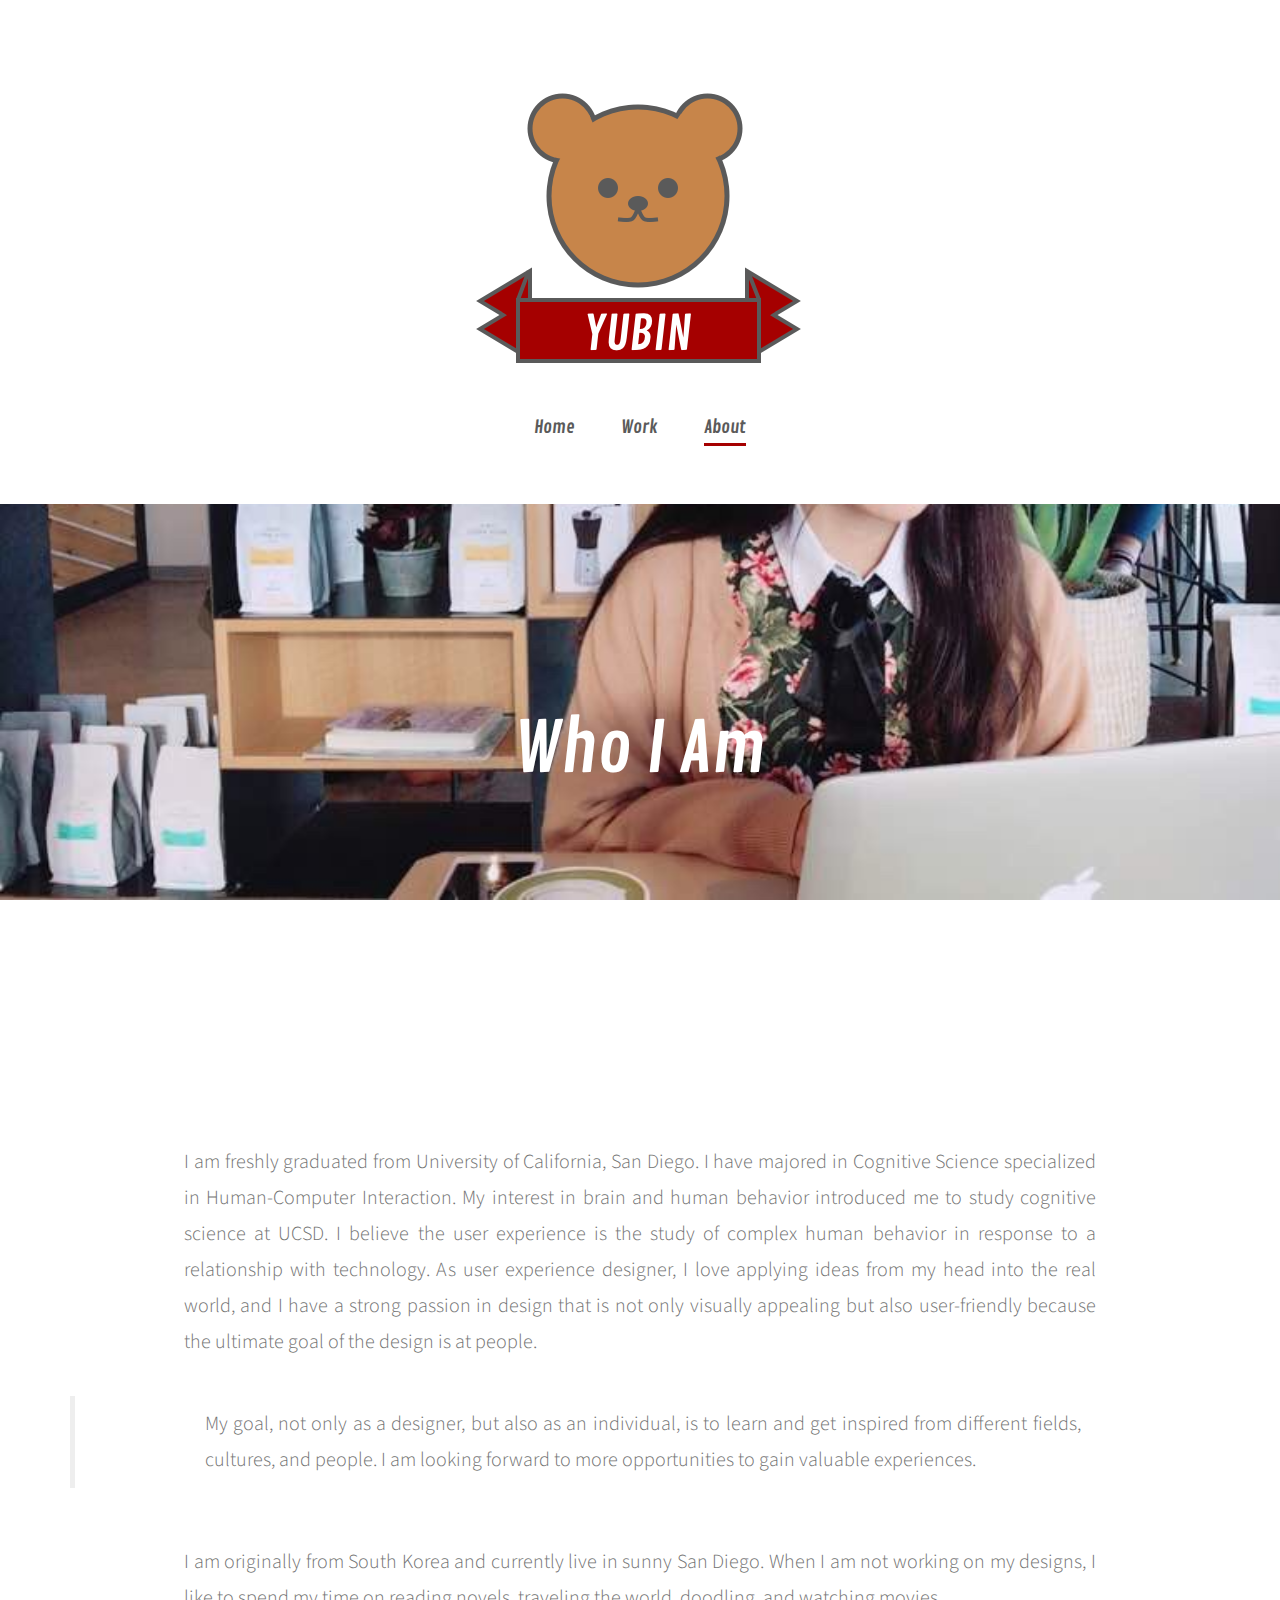
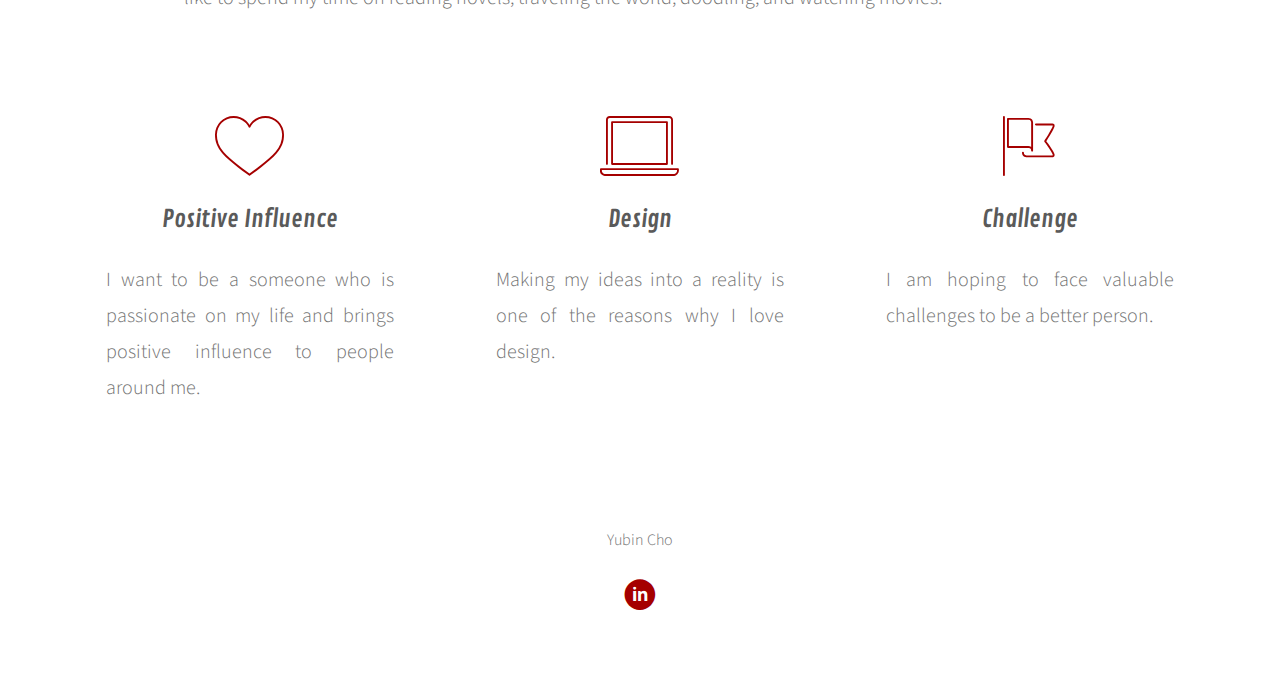
==== commit 5191be41: "Add files via upload" ====
--- a/about.html
+++ b/about.html
@@ -62,13 +62,13 @@
 	<div class="container">
 		<div class="about">
 			<div class="intro-about">
-				<p> I am currently the fourth year at University of California, San Diego. I am majoring in Cognitive Science specialized in Human-Computer Interaction. My interest in brain and human behavior introduced me to study cognitive science at UCSD. I believe the user experience is the study of complex human behavior in response to a relationship with technology.  As user experience designer, I love applying ideas from my head into the real world, and I have a strong passion in design that is not only visually appealing but also user-friendly because the ultimate goal of the design is at people. </p>
+				<p> I am freshly graduated from University of California, San Diego. I have majored in Cognitive Science specialized in Human-Computer Interaction. My interest in brain and human behavior introduced me to study cognitive science at UCSD. I believe the user experience is the study of complex human behavior in response to a relationship with technology.  As user experience designer, I love applying ideas from my head into the real world, and I have a strong passion in design that is not only visually appealing but also user-friendly because the ultimate goal of the design is at people. </p>
 				<br>
 				<blockquote>
 				<p>My goal, not only as a designer, but also as an individual, is to learn and get inspired from different fields, cultures, and people. I am looking forward to more opportunities to gain valuable experiences. </p>
 				</blockquote>
 				<br>
-				<p>I am originally from South Korea and currently live in sunny San Diego. When I am not working on my designs, I like to spend my time on reading novels, traveling the world, and watching movies.</p>
+				<p>I am originally from South Korea and currently live in sunny San Diego. When I am not working on my designs, I like to spend my time on reading novels, traveling the world, doodling, and watching movies.</p>
 			</div>
 			<!--three qualities-->
 			<div class="row text-center">
@@ -76,7 +76,7 @@
 					<div class="quality">
 						<i class="icon-heart"></i>
 						<h3>Positive Influence</h3>
-						<p>I want to be someone who is passionate on my life and brings positive influence to people around me.</p>
+						<p>I want to be a someone who is passionate on my life and brings positive influence to people around me.</p>
 					</div>
 				</div>
 				<div class="col-md-4">
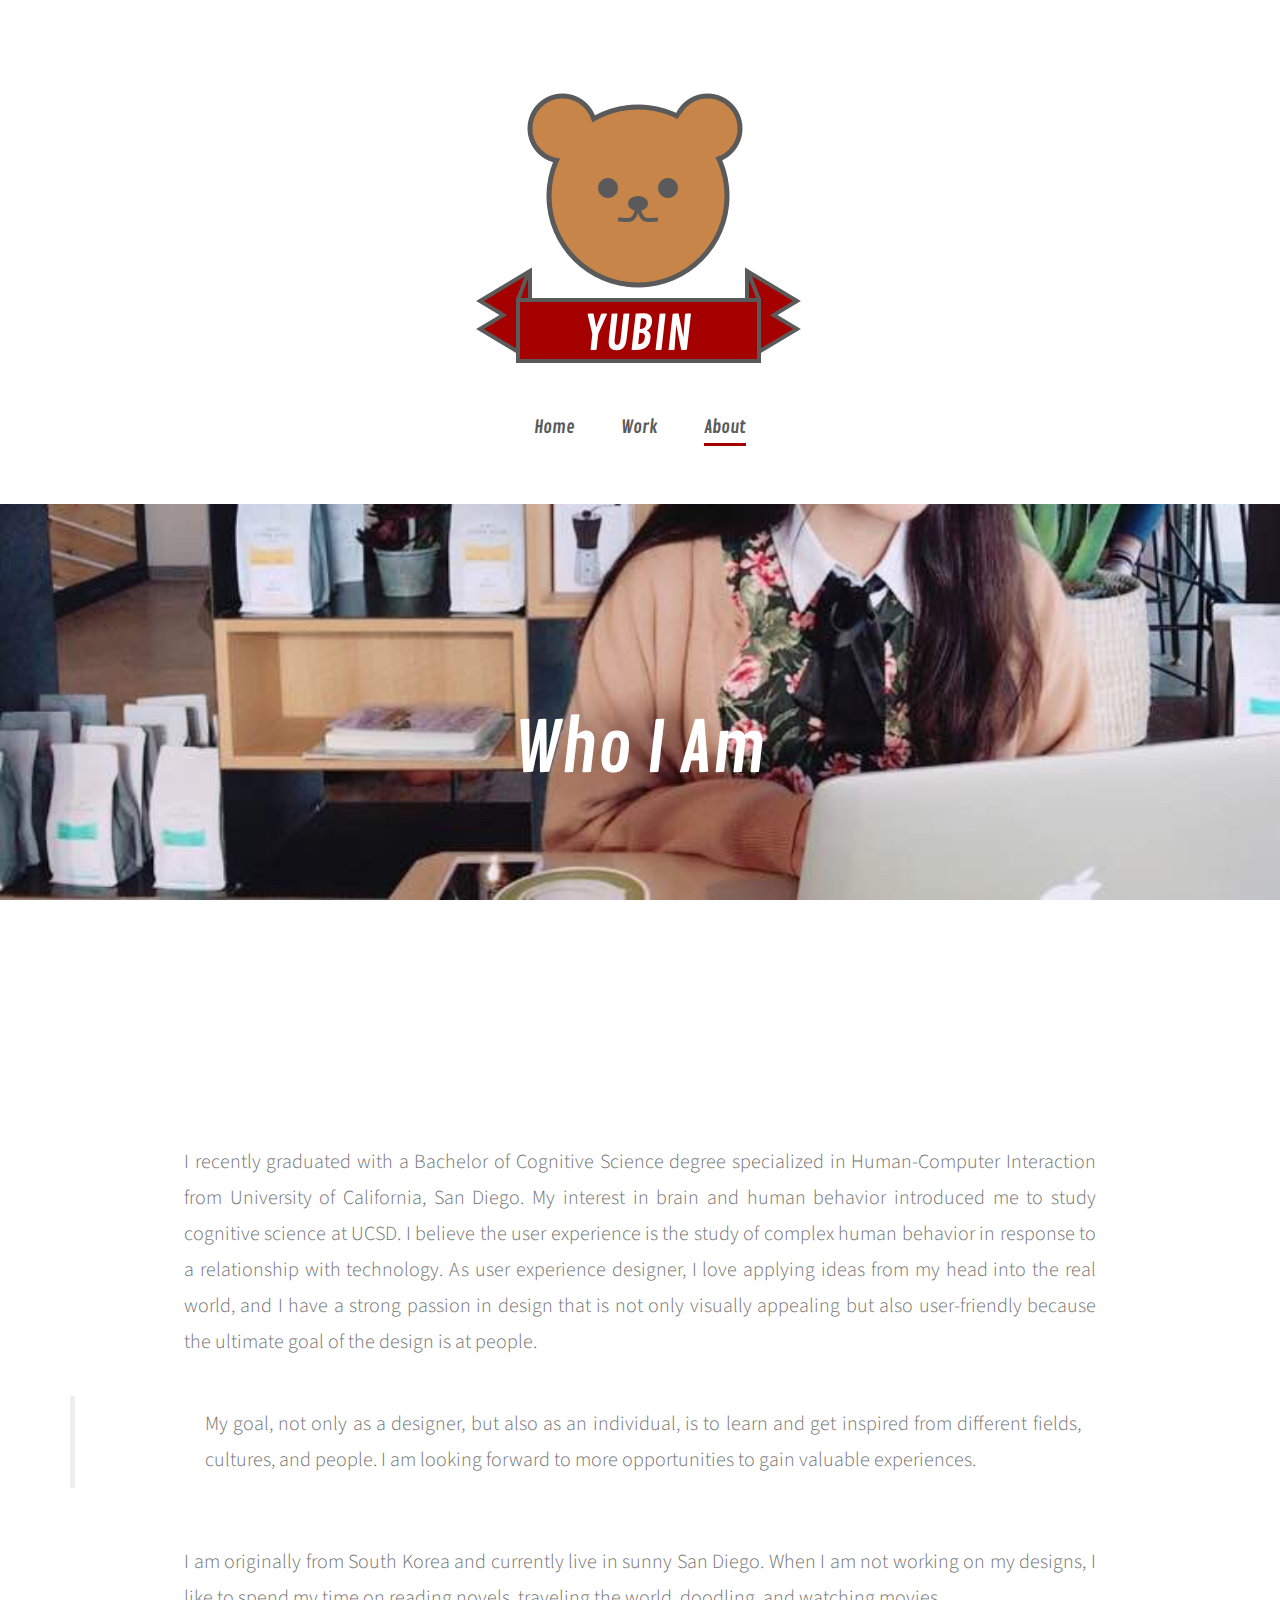
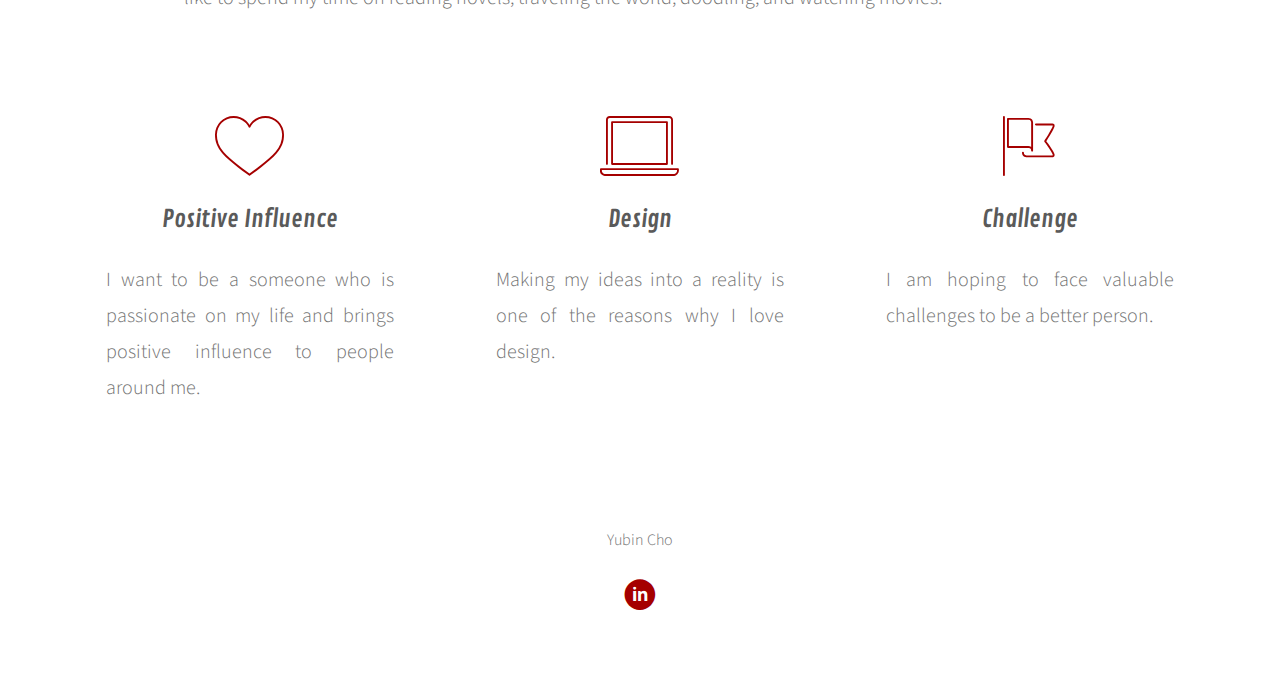
==== commit 514ae1f4: "Add files via upload" ====
--- a/about.html
+++ b/about.html
@@ -62,7 +62,7 @@
 	<div class="container">
 		<div class="about">
 			<div class="intro-about">
-				<p> I am freshly graduated from University of California, San Diego. I have majored in Cognitive Science specialized in Human-Computer Interaction. My interest in brain and human behavior introduced me to study cognitive science at UCSD. I believe the user experience is the study of complex human behavior in response to a relationship with technology.  As user experience designer, I love applying ideas from my head into the real world, and I have a strong passion in design that is not only visually appealing but also user-friendly because the ultimate goal of the design is at people. </p>
+				<p> I recently graduated with a Bachelor of Cognitive Science degree specialized in Human-Computer Interaction from University of California, San Diego. My interest in brain and human behavior introduced me to study cognitive science at UCSD. I believe the user experience is the study of complex human behavior in response to a relationship with technology.  As user experience designer, I love applying ideas from my head into the real world, and I have a strong passion in design that is not only visually appealing but also user-friendly because the ultimate goal of the design is at people. </p>
 				<br>
 				<blockquote>
 				<p>My goal, not only as a designer, but also as an individual, is to learn and get inspired from different fields, cultures, and people. I am looking forward to more opportunities to gain valuable experiences. </p>
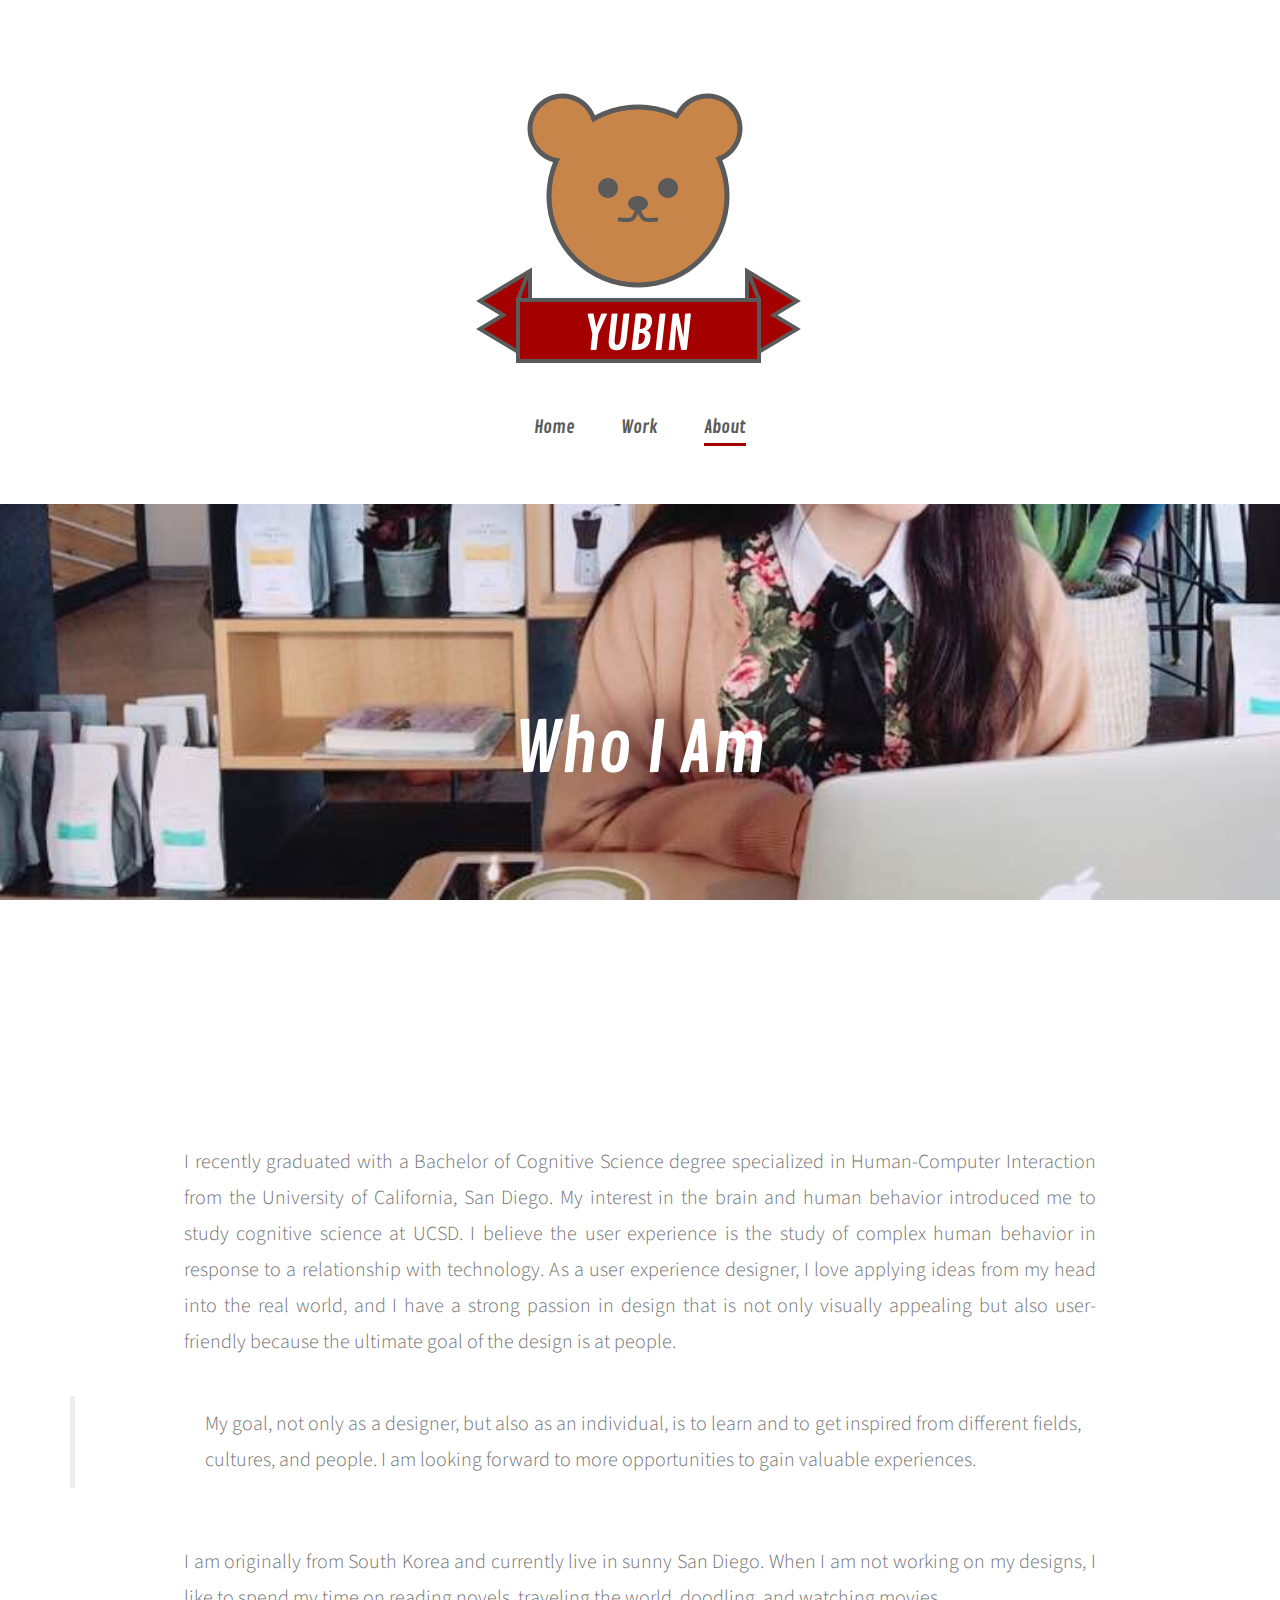
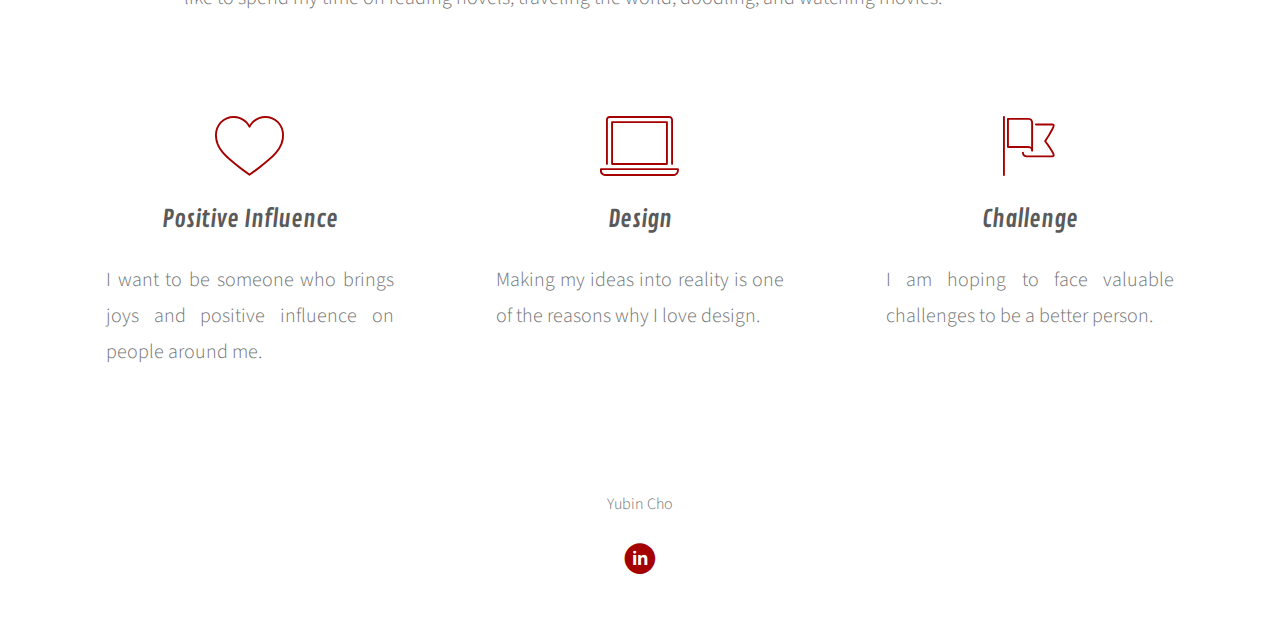
==== commit 8aebfc6c: "Add files via upload" ====
--- a/about.html
+++ b/about.html
@@ -62,10 +62,10 @@
 	<div class="container">
 		<div class="about">
 			<div class="intro-about">
-				<p> I recently graduated with a Bachelor of Cognitive Science degree specialized in Human-Computer Interaction from University of California, San Diego. My interest in brain and human behavior introduced me to study cognitive science at UCSD. I believe the user experience is the study of complex human behavior in response to a relationship with technology.  As user experience designer, I love applying ideas from my head into the real world, and I have a strong passion in design that is not only visually appealing but also user-friendly because the ultimate goal of the design is at people. </p>
+				<p> I recently graduated with a Bachelor of Cognitive Science degree specialized in Human-Computer Interaction from the University of California, San Diego. My interest in the brain and human behavior introduced me to study cognitive science at UCSD. I believe the user experience is the study of complex human behavior in response to a relationship with technology.  As a user experience designer, I love applying ideas from my head into the real world, and I have a strong passion in design that is not only visually appealing but also user-friendly because the ultimate goal of the design is at people. </p>
 				<br>
 				<blockquote>
-				<p>My goal, not only as a designer, but also as an individual, is to learn and get inspired from different fields, cultures, and people. I am looking forward to more opportunities to gain valuable experiences. </p>
+				<p>My goal, not only as a designer, but also as an individual, is to learn and to get inspired from different fields, cultures, and people. I am looking forward to more opportunities to gain valuable experiences. </p>
 				</blockquote>
 				<br>
 				<p>I am originally from South Korea and currently live in sunny San Diego. When I am not working on my designs, I like to spend my time on reading novels, traveling the world, doodling, and watching movies.</p>
@@ -76,14 +76,14 @@
 					<div class="quality">
 						<i class="icon-heart"></i>
 						<h3>Positive Influence</h3>
-						<p>I want to be a someone who is passionate on my life and brings positive influence to people around me.</p>
+						<p>I want to be someone who brings joys and positive influence on people around me.</p>
 					</div>
 				</div>
 				<div class="col-md-4">
 					<div class="quality">
 						<i class="icon-laptop"></i>
 						<h3>Design</h3>
-						<p>Making my ideas into a reality is one of the reasons why I love design.</p>
+						<p>Making my ideas into reality is one of the reasons why I love design.</p>
 					</div>
 				</div>
 				<div class="col-md-4">
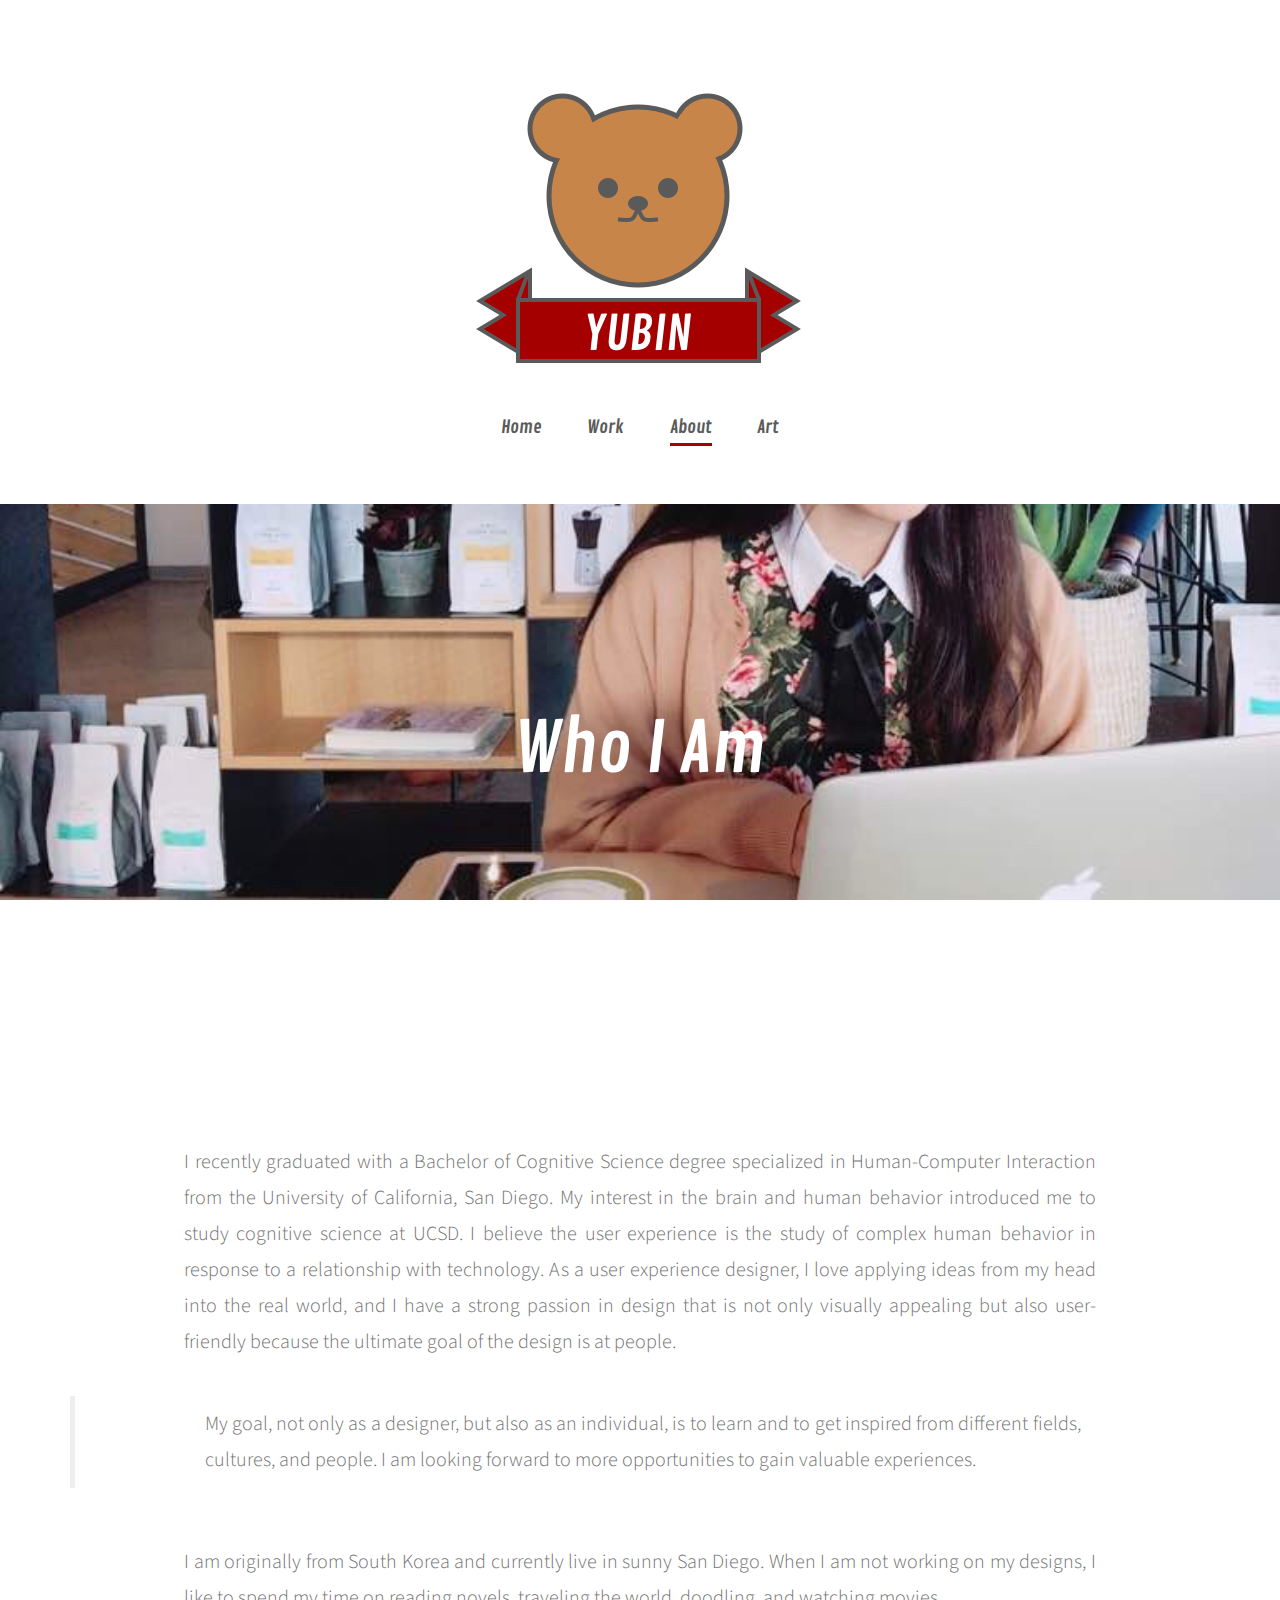
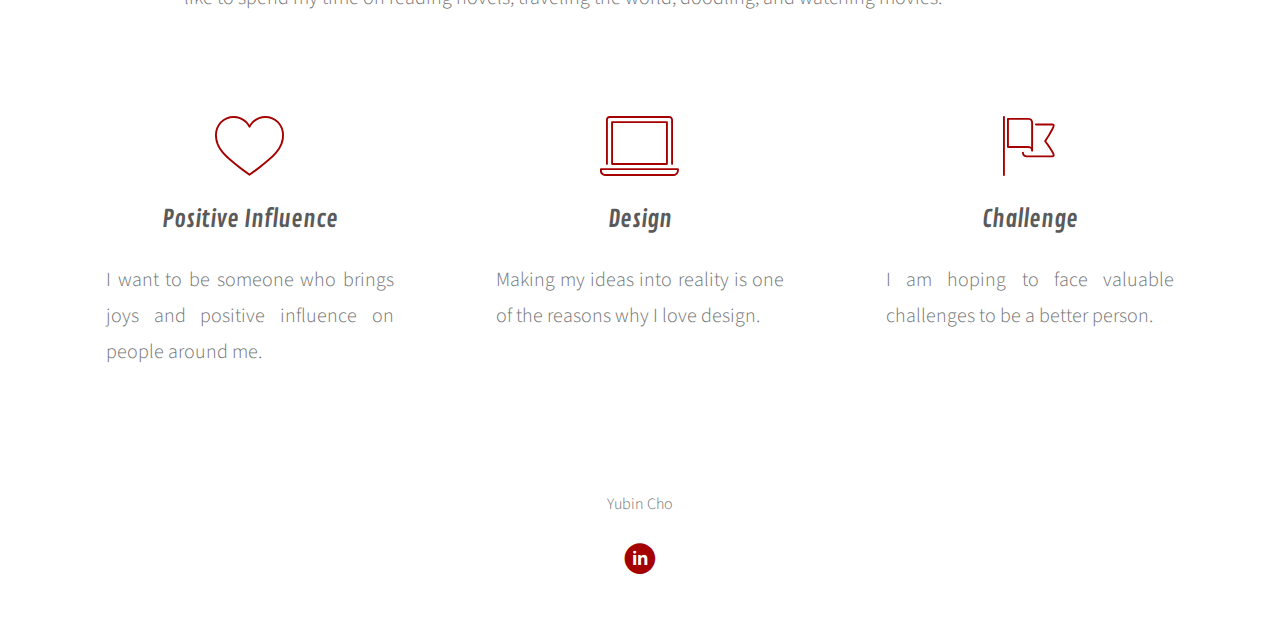
==== commit b2c3ac5f: "Update about.html" ====
--- a/about.html
+++ b/about.html
@@ -42,6 +42,7 @@
 					<li><a href="index.html">Home</a></li>
 					<li><a href="work.html">Work</a></li>
 					<li><a href="services.html" class="active">About</a></li>
+					<li><a href="art.html">Art</a></li>
 				</ul>
 			</nav>
 		</div>
--- a/css/style.css
+++ b/css/style.css
@@ -16,6 +16,7 @@
   font-size: 20px;
   font-weight: 300;
   min-height: 100%;
+  height:100%;
 }
 
 a {
@@ -174,20 +175,21 @@
 header #main-nav > ul li:first-child {
   margin-left: 0;
 }
-header h2{
-  font-size: 30px;
+/*header h2{
+  font-size: 4vh;
   line-height: 1.5em;
   margin-bottom: 20px;
   font-family: 'Contrail One', cursive;
   text-align: center;
   overflow: hidden;
   margin: 0 auto;
-  white-space: nowrap; 
+  max-height:1.2em;
   animation: 
     typing 4s steps(30, end),
     blinking-cursor 1s step-end infinite;
   margin-bottom: 1em;
-}
+}*/
+
 
 .intro-section h2 {
   font-size: 25px;
@@ -451,6 +453,13 @@
   -moz-columns: 2;
 }
 
+.intro-section img{
+  max-width: 80%;
+  margin: 0 auto;
+  display: block;
+  margin-bottom: 30px;
+}
+
 
 
 
